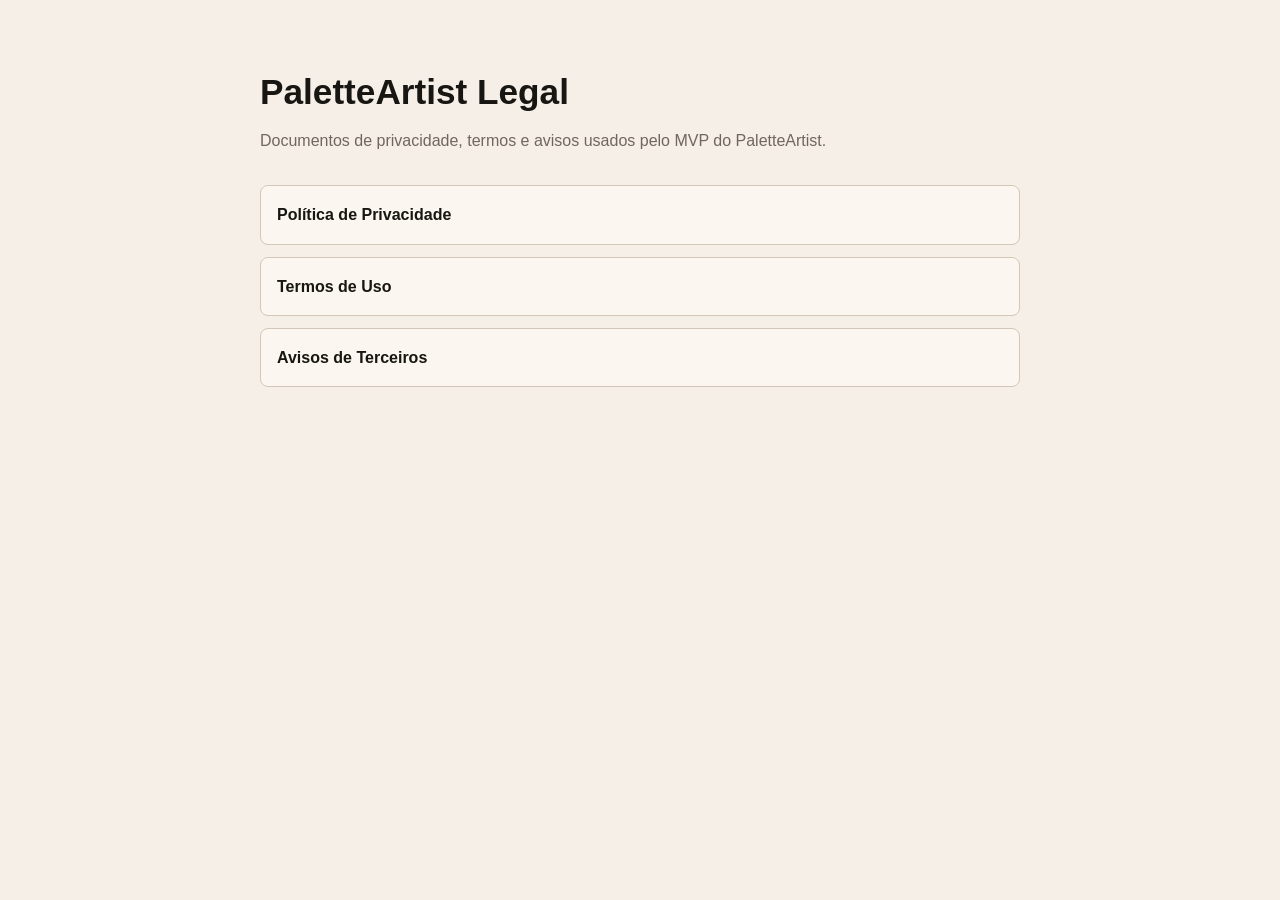
==== index.html @ 587af5b0 "Add PaletteArtist legal pages" ====
<!doctype html>
<html lang="pt">
<head>
  <meta charset="utf-8">
  <meta name="viewport" content="width=device-width, initial-scale=1">
  <title>PaletteArtist Legal</title>
  <style>
    body {
      margin: 0;
      font-family: -apple-system, BlinkMacSystemFont, "Segoe UI", sans-serif;
      line-height: 1.58;
      color: #171612;
      background: #f6efe7;
    }
    main {
      max-width: 760px;
      margin: 0 auto;
      padding: 48px 22px 64px;
    }
    h1 {
      line-height: 1.15;
      font-size: 2.2rem;
      margin-bottom: 0.3rem;
    }
    p {
      color: #6f675d;
    }
    nav {
      display: grid;
      gap: 12px;
      margin-top: 2rem;
    }
    a {
      display: block;
      padding: 16px;
      color: #171612;
      text-decoration: none;
      font-weight: 650;
      background: #fbf6ef;
      border: 1px solid #d2c7b8;
      border-radius: 8px;
    }
  </style>
</head>
<body>
  <main>
    <h1>PaletteArtist Legal</h1>
    <p>Documentos de privacidade, termos e avisos usados pelo MVP do PaletteArtist.</p>

    <nav aria-label="Documentos legais">
      <a href="privacy.html">Política de Privacidade</a>
      <a href="terms.html">Termos de Uso</a>
      <a href="third-party-notices.html">Avisos de Terceiros</a>
    </nav>
  </main>
</body>
</html>
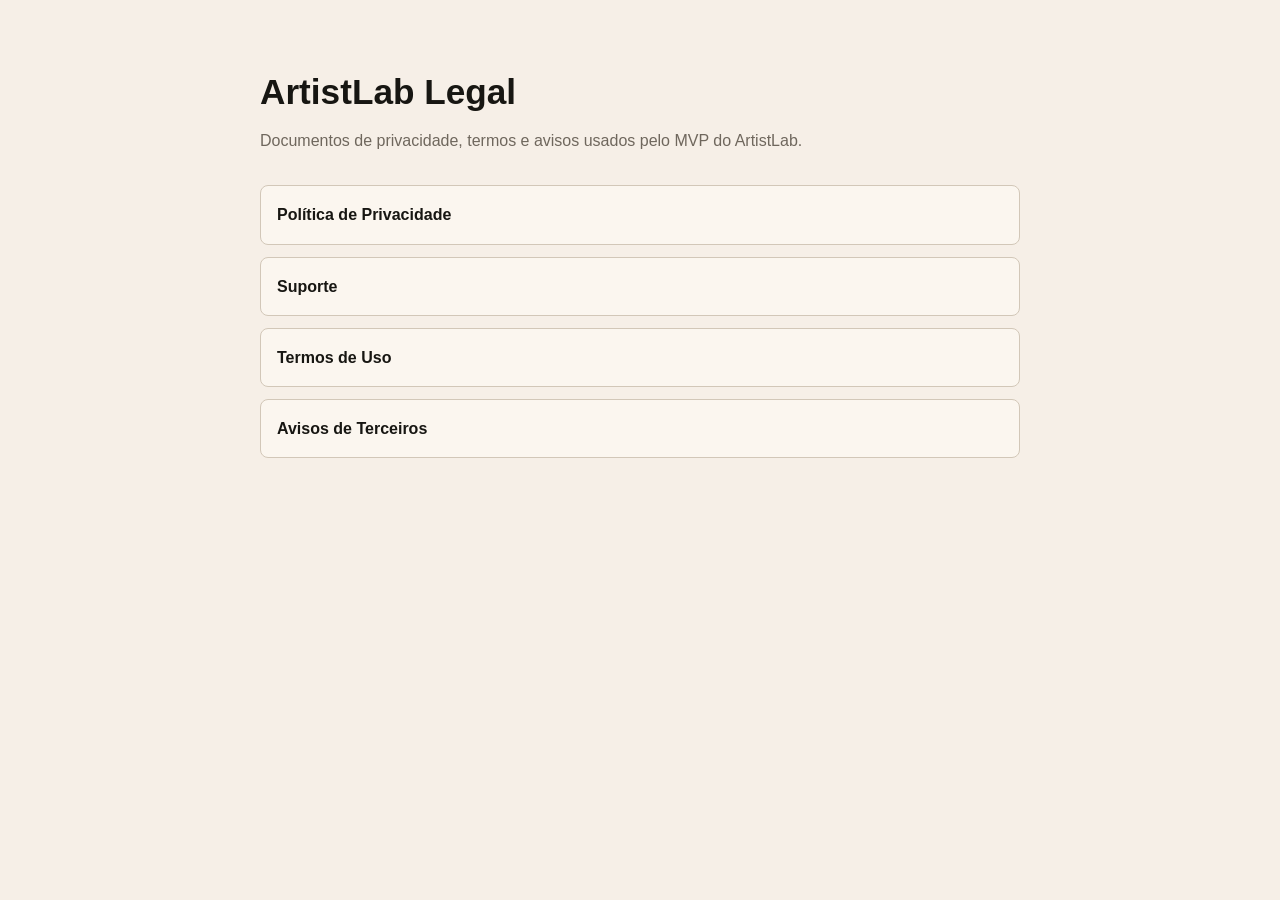
==== commit dce62616: "Add ArtistLab support page" ====
--- a/index.html
+++ b/index.html
@@ -3,7 +3,7 @@
 <head>
   <meta charset="utf-8">
   <meta name="viewport" content="width=device-width, initial-scale=1">
-  <title>PaletteArtist Legal</title>
+  <title>ArtistLab Legal</title>
   <style>
     body {
       margin: 0;
@@ -44,11 +44,12 @@
 </head>
 <body>
   <main>
-    <h1>PaletteArtist Legal</h1>
-    <p>Documentos de privacidade, termos e avisos usados pelo MVP do PaletteArtist.</p>
+    <h1>ArtistLab Legal</h1>
+    <p>Documentos de privacidade, termos e avisos usados pelo MVP do ArtistLab.</p>
 
     <nav aria-label="Documentos legais">
       <a href="privacy.html">Política de Privacidade</a>
+      <a href="support.html">Suporte</a>
       <a href="terms.html">Termos de Uso</a>
       <a href="third-party-notices.html">Avisos de Terceiros</a>
     </nav>
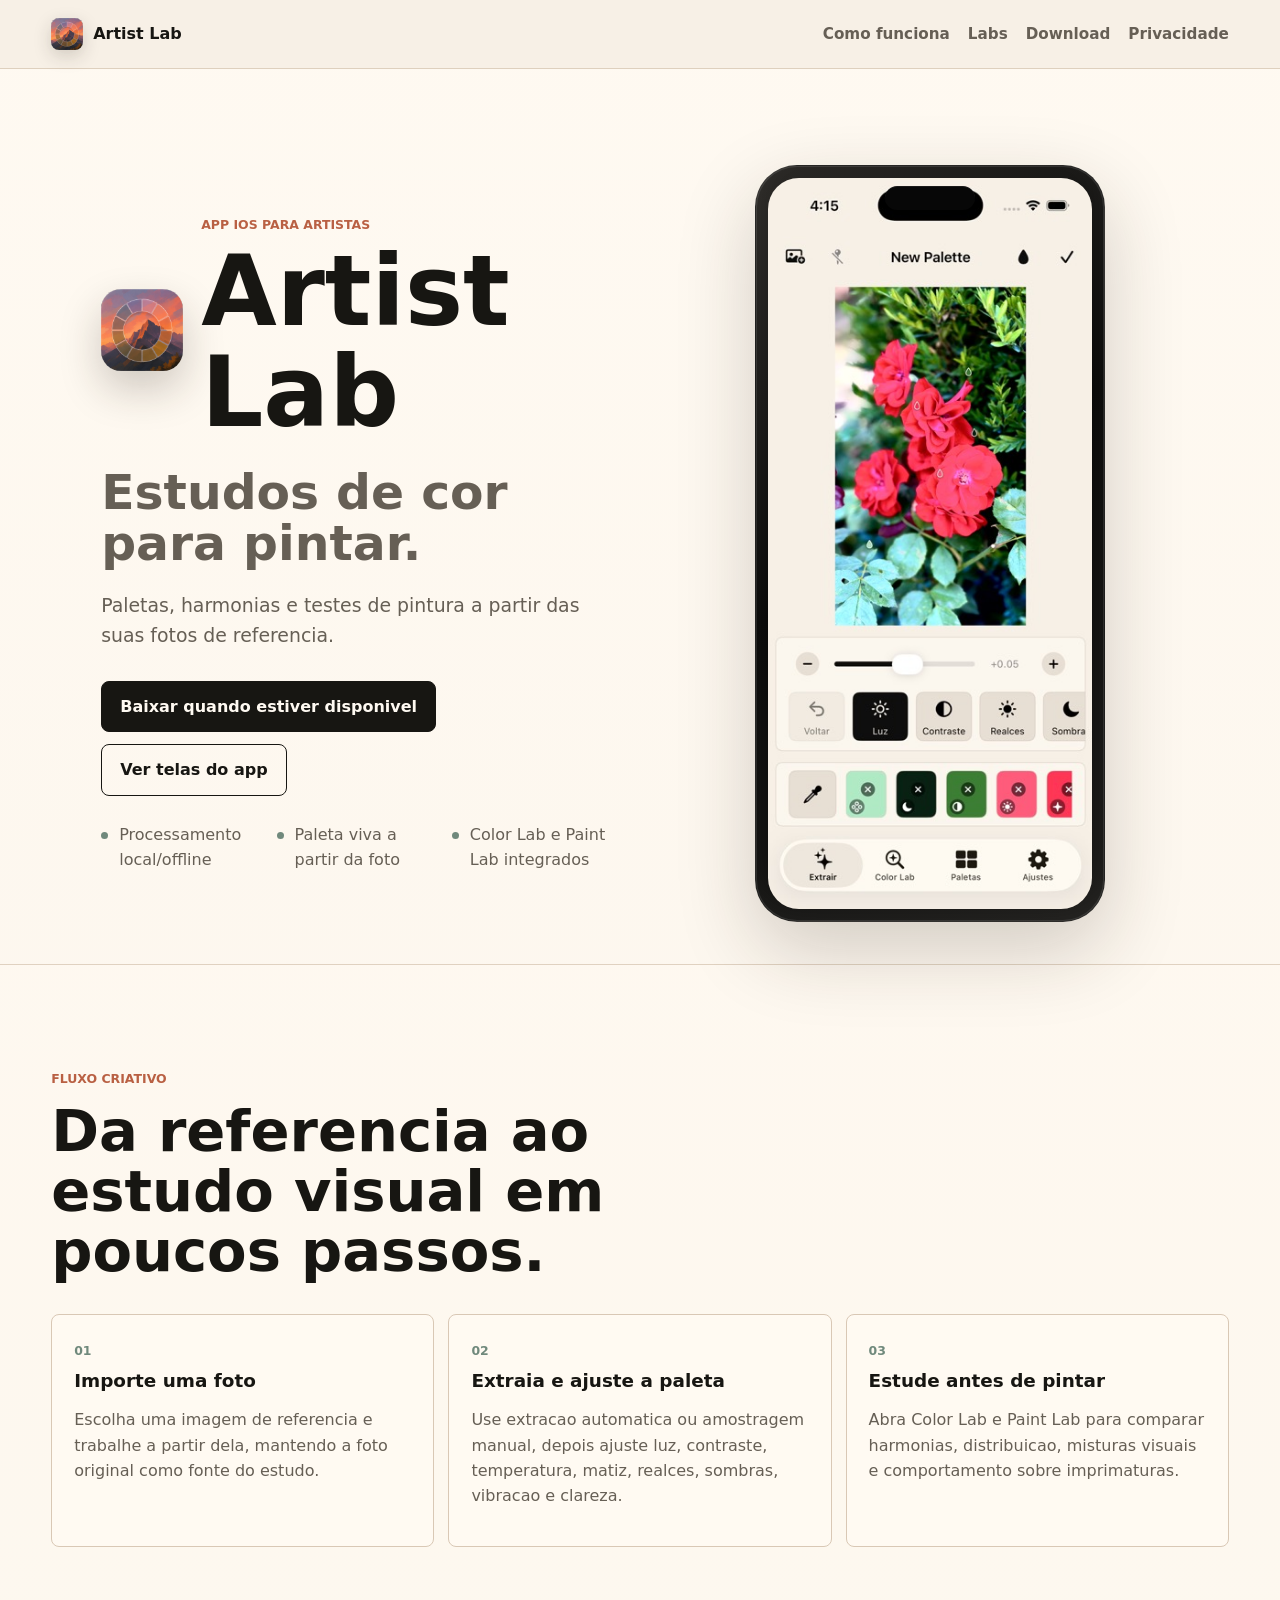
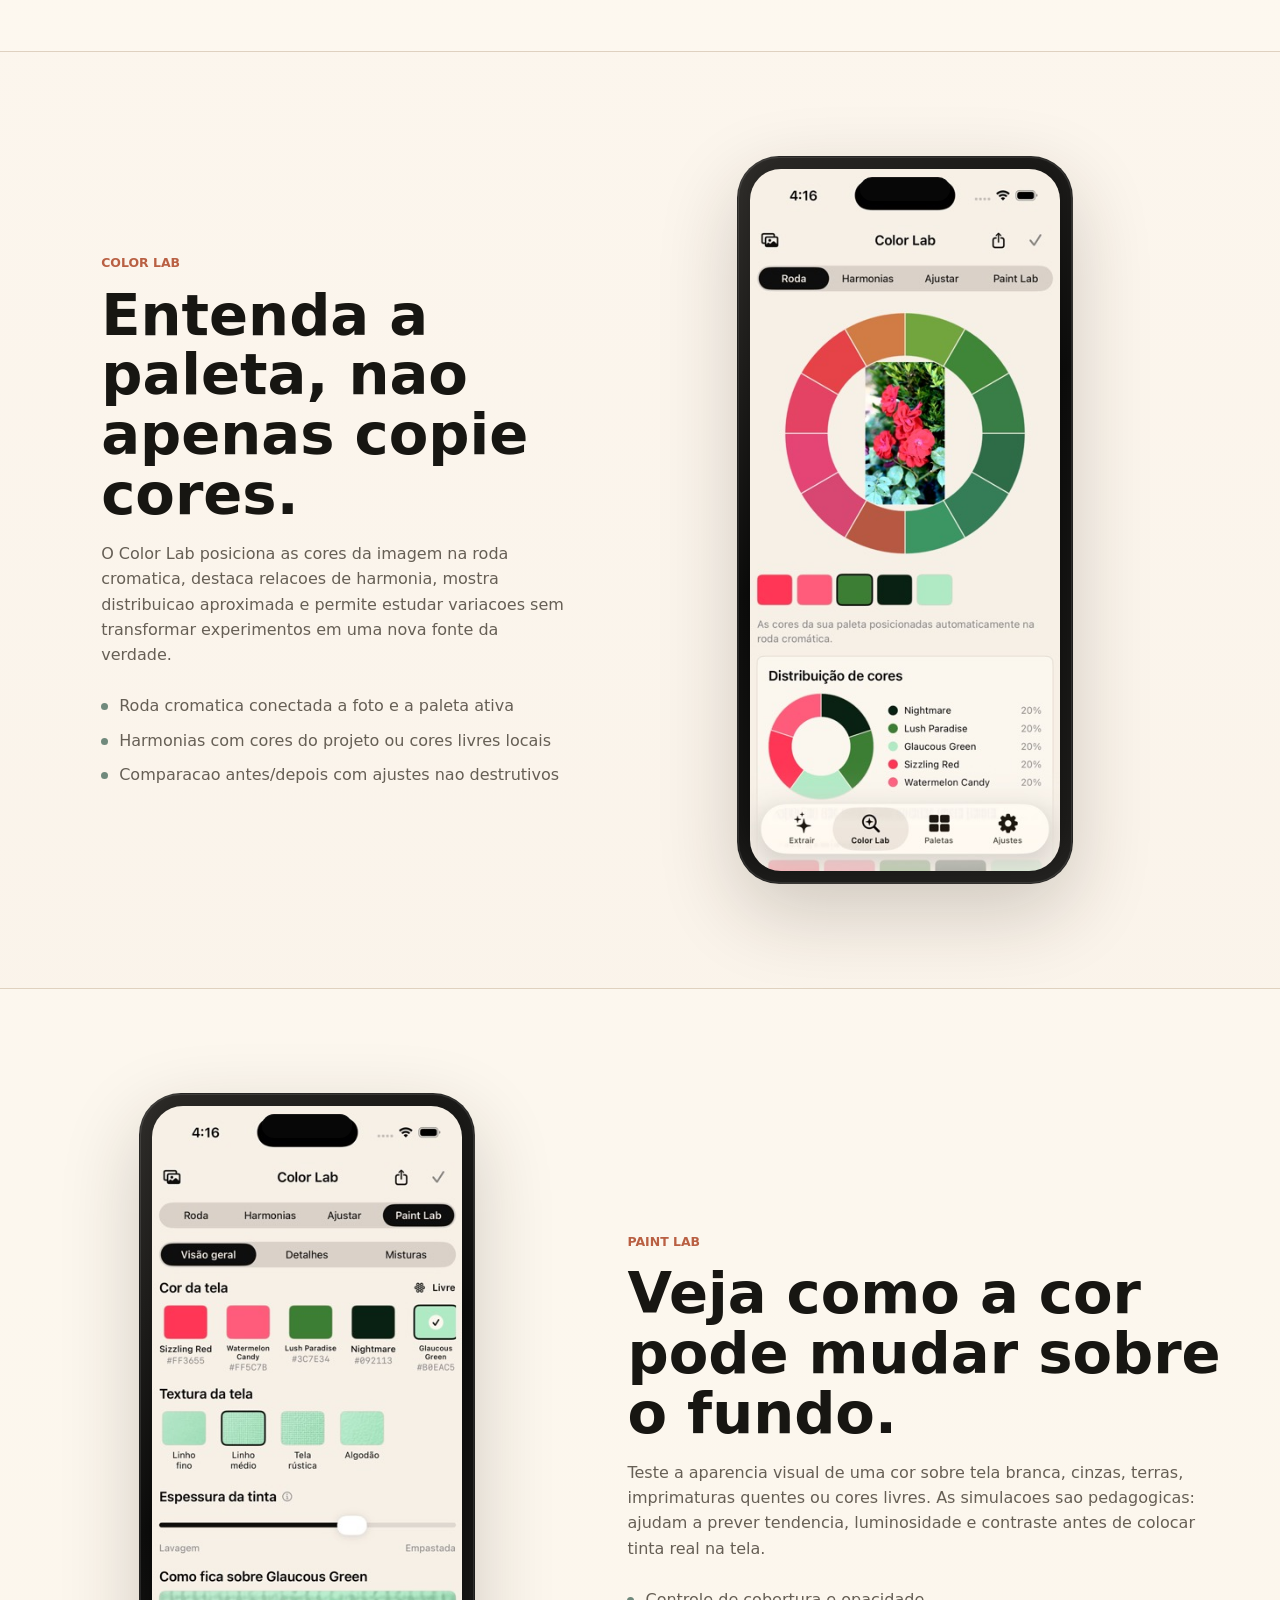
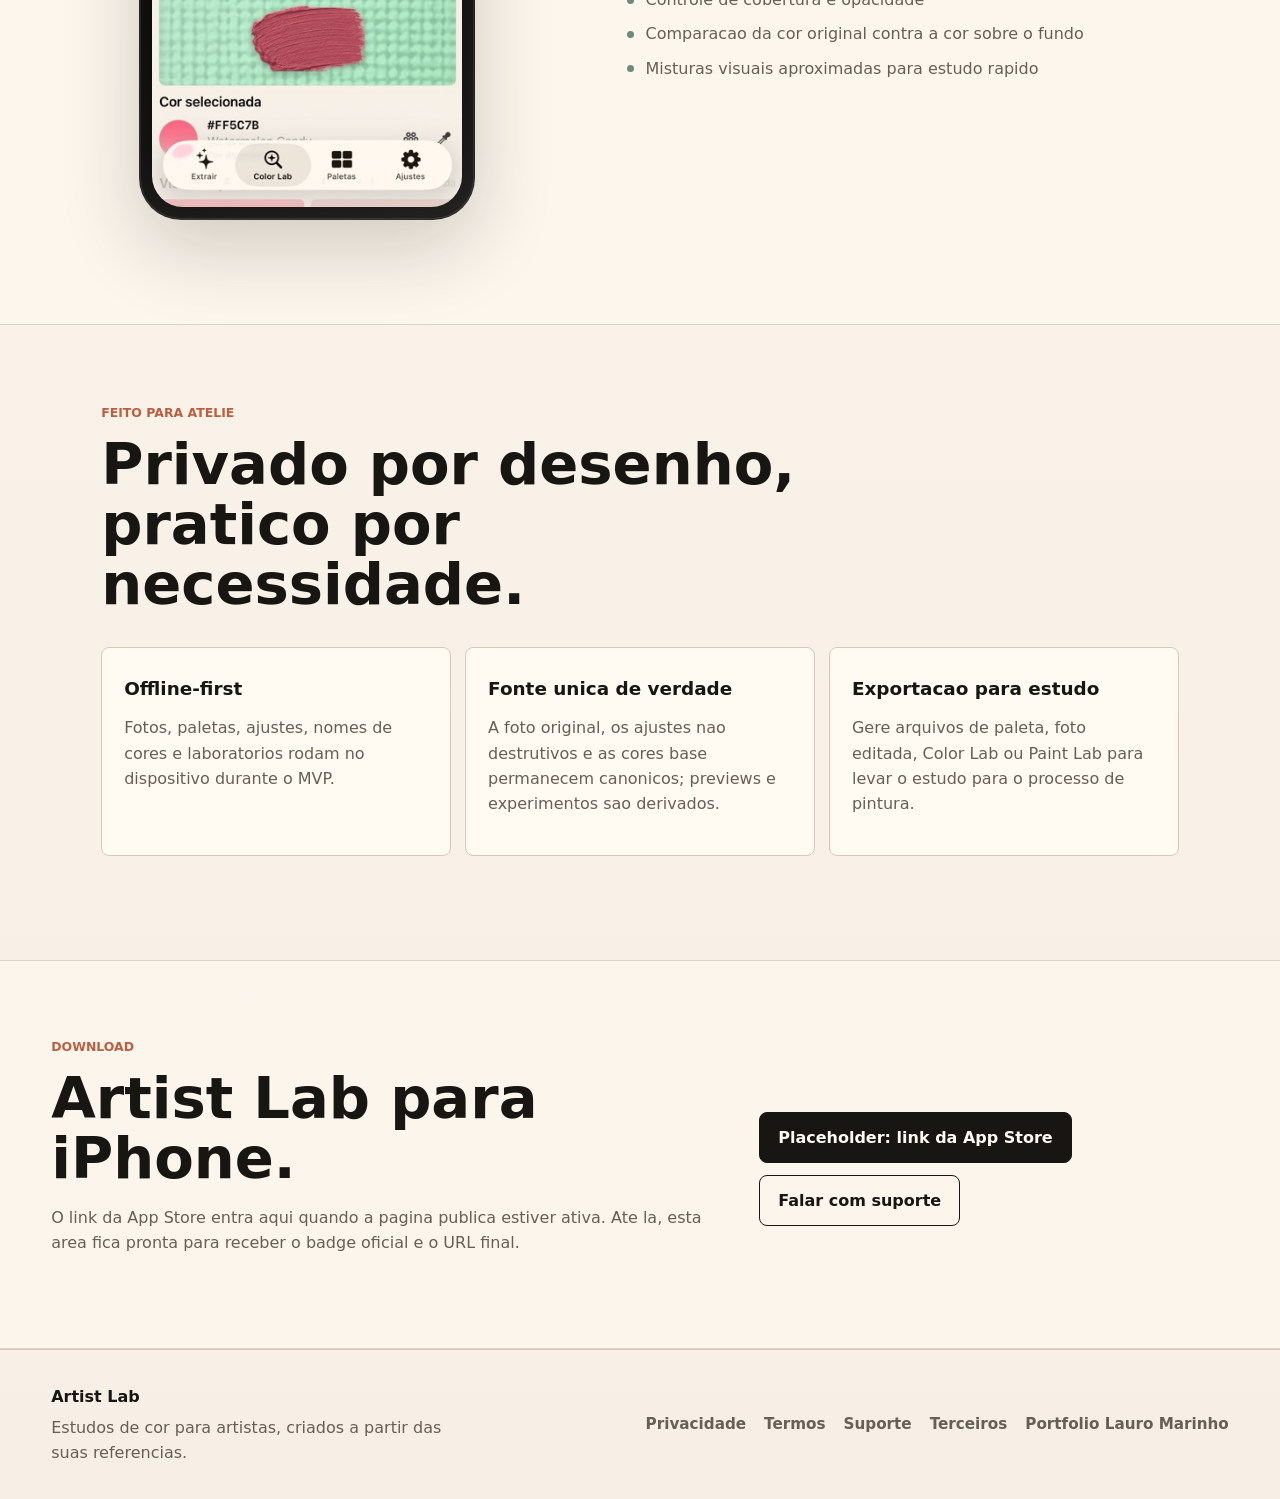
==== commit 6f47867b: "Build Artist Lab product site" ====
--- a/index.html
+++ b/index.html
@@ -3,56 +3,161 @@
 <head>
   <meta charset="utf-8">
   <meta name="viewport" content="width=device-width, initial-scale=1">
-  <title>ArtistLab Legal</title>
-  <style>
-    body {
-      margin: 0;
-      font-family: -apple-system, BlinkMacSystemFont, "Segoe UI", sans-serif;
-      line-height: 1.58;
-      color: #171612;
-      background: #f6efe7;
-    }
-    main {
-      max-width: 760px;
-      margin: 0 auto;
-      padding: 48px 22px 64px;
-    }
-    h1 {
-      line-height: 1.15;
-      font-size: 2.2rem;
-      margin-bottom: 0.3rem;
-    }
-    p {
-      color: #6f675d;
-    }
-    nav {
-      display: grid;
-      gap: 12px;
-      margin-top: 2rem;
-    }
-    a {
-      display: block;
-      padding: 16px;
-      color: #171612;
-      text-decoration: none;
-      font-weight: 650;
-      background: #fbf6ef;
-      border: 1px solid #d2c7b8;
-      border-radius: 8px;
-    }
-  </style>
+  <meta name="description" content="Artist Lab transforma fotos de referencia em estudos de cor para artistas, com paletas, Color Lab, Paint Lab e exportacoes criadas no dispositivo.">
+  <meta property="og:title" content="Artist Lab - Estudos de cor para artistas">
+  <meta property="og:description" content="Importe uma foto, extraia uma paleta, estude harmonias e teste a aparencia das cores sobre diferentes fundos.">
+  <meta property="og:type" content="website">
+  <title>Artist Lab - Estudos de cor para artistas</title>
+  <link rel="stylesheet" href="styles.css">
 </head>
 <body>
+  <header class="site-header">
+    <a class="brand" href="index.html" aria-label="Artist Lab home">
+      <img class="brand-icon" src="assets/app-icon.jpg" alt="" width="32" height="32">
+      <span>Artist Lab</span>
+    </a>
+    <nav class="top-nav" aria-label="Navegacao principal">
+      <a href="#como-funciona">Como funciona</a>
+      <a href="#labs">Labs</a>
+      <a href="#download">Download</a>
+      <a href="privacy.html">Privacidade</a>
+    </nav>
+  </header>
+
   <main>
-    <h1>ArtistLab Legal</h1>
-    <p>Documentos de privacidade, termos e avisos usados pelo MVP do ArtistLab.</p>
+    <section class="hero">
+      <div class="hero-copy">
+        <div class="app-lockup">
+          <img src="assets/app-icon.jpg" alt="" width="82" height="82">
+          <div>
+            <p class="eyebrow">App iOS para artistas</p>
+            <h1>Artist Lab</h1>
+          </div>
+        </div>
+        <p class="hero-title">Estudos de cor para pintar.</p>
+        <p class="lead">Paletas, harmonias e testes de pintura a partir das suas fotos de referencia.</p>
+        <div class="hero-actions">
+          <a class="button primary" href="#download">Baixar quando estiver disponivel</a>
+          <a class="button secondary" href="#screenshots">Ver telas do app</a>
+        </div>
+        <ul class="trust-list" aria-label="Diferenciais principais">
+          <li>Processamento local/offline</li>
+          <li>Paleta viva a partir da foto</li>
+          <li>Color Lab e Paint Lab integrados</li>
+        </ul>
+      </div>
 
-    <nav aria-label="Documentos legais">
-      <a href="privacy.html">Política de Privacidade</a>
+      <div class="hero-visual" aria-label="Previa visual do Artist Lab">
+        <figure class="phone-frame main-shot">
+          <img src="assets/screenshots/artist-lab-extrair.jpg" alt="Tela Extrair do Artist Lab mostrando uma foto de rosas, pontos de amostragem e a paleta extraida.">
+        </figure>
+      </div>
+    </section>
+
+    <section class="section band" id="como-funciona">
+      <div class="section-heading">
+        <p class="eyebrow">Fluxo criativo</p>
+        <h2>Da referencia ao estudo visual em poucos passos.</h2>
+      </div>
+      <div class="steps">
+        <article>
+          <span class="step-number">01</span>
+          <h3>Importe uma foto</h3>
+          <p>Escolha uma imagem de referencia e trabalhe a partir dela, mantendo a foto original como fonte do estudo.</p>
+        </article>
+        <article>
+          <span class="step-number">02</span>
+          <h3>Extraia e ajuste a paleta</h3>
+          <p>Use extracao automatica ou amostragem manual, depois ajuste luz, contraste, temperatura, matiz, realces, sombras, vibracao e clareza.</p>
+        </article>
+        <article>
+          <span class="step-number">03</span>
+          <h3>Estude antes de pintar</h3>
+          <p>Abra Color Lab e Paint Lab para comparar harmonias, distribuicao, misturas visuais e comportamento sobre imprimaturas.</p>
+        </article>
+      </div>
+    </section>
+
+    <section class="section" id="labs">
+      <div class="feature-grid">
+        <div class="feature-copy">
+          <p class="eyebrow">Color Lab</p>
+          <h2>Entenda a paleta, nao apenas copie cores.</h2>
+          <p>O Color Lab posiciona as cores da imagem na roda cromatica, destaca relacoes de harmonia, mostra distribuicao aproximada e permite estudar variacoes sem transformar experimentos em uma nova fonte da verdade.</p>
+          <ul class="check-list">
+            <li>Roda cromatica conectada a foto e a paleta ativa</li>
+            <li>Harmonias com cores do projeto ou cores livres locais</li>
+            <li>Comparacao antes/depois com ajustes nao destrutivos</li>
+          </ul>
+        </div>
+        <figure class="phone-frame tall-shot" id="screenshots">
+          <img src="assets/screenshots/artist-lab-color-lab.jpg" alt="Color Lab do Artist Lab com foto no centro da roda cromatica, swatches e distribuicao de cores.">
+        </figure>
+      </div>
+    </section>
+
+    <section class="section split-band">
+      <figure class="phone-frame wide-shot">
+        <img src="assets/screenshots/artist-lab-paint-lab.jpg" alt="Paint Lab do Artist Lab mostrando cor da tela, textura, espessura da tinta e pincelada sobre fundo verde.">
+      </figure>
+      <div class="feature-copy">
+        <p class="eyebrow">Paint Lab</p>
+        <h2>Veja como a cor pode mudar sobre o fundo.</h2>
+        <p>Teste a aparencia visual de uma cor sobre tela branca, cinzas, terras, imprimaturas quentes ou cores livres. As simulacoes sao pedagogicas: ajudam a prever tendencia, luminosidade e contraste antes de colocar tinta real na tela.</p>
+        <ul class="check-list">
+          <li>Controle de cobertura e opacidade</li>
+          <li>Comparacao da cor original contra a cor sobre o fundo</li>
+          <li>Misturas visuais aproximadas para estudo rapido</li>
+        </ul>
+      </div>
+    </section>
+
+    <section class="section compact">
+      <div class="section-heading">
+        <p class="eyebrow">Feito para atelie</p>
+        <h2>Privado por desenho, pratico por necessidade.</h2>
+      </div>
+      <div class="principles">
+        <article>
+          <h3>Offline-first</h3>
+          <p>Fotos, paletas, ajustes, nomes de cores e laboratorios rodam no dispositivo durante o MVP.</p>
+        </article>
+        <article>
+          <h3>Fonte unica de verdade</h3>
+          <p>A foto original, os ajustes nao destrutivos e as cores base permanecem canonicos; previews e experimentos sao derivados.</p>
+        </article>
+        <article>
+          <h3>Exportacao para estudo</h3>
+          <p>Gere arquivos de paleta, foto editada, Color Lab ou Paint Lab para levar o estudo para o processo de pintura.</p>
+        </article>
+      </div>
+    </section>
+
+    <section class="download-section" id="download">
+      <div>
+        <p class="eyebrow">Download</p>
+        <h2>Artist Lab para iPhone.</h2>
+        <p>O link da App Store entra aqui quando a pagina publica estiver ativa. Ate la, esta area fica pronta para receber o badge oficial e o URL final.</p>
+      </div>
+      <div class="download-actions">
+        <a class="store-placeholder" href="#download" aria-disabled="true" aria-label="Placeholder do link da App Store">Placeholder: link da App Store</a>
+        <a class="button secondary" href="support.html">Falar com suporte</a>
+      </div>
+    </section>
+  </main>
+
+  <footer class="site-footer">
+    <div>
+      <strong>Artist Lab</strong>
+      <p>Estudos de cor para artistas, criados a partir das suas referencias.</p>
+    </div>
+    <nav aria-label="Links institucionais">
+      <a href="privacy.html">Privacidade</a>
+      <a href="terms.html">Termos</a>
       <a href="support.html">Suporte</a>
-      <a href="terms.html">Termos de Uso</a>
-      <a href="third-party-notices.html">Avisos de Terceiros</a>
+      <a href="third-party-notices.html">Terceiros</a>
+      <a href="https://lauromarinho.github.io">Portfolio Lauro Marinho</a>
     </nav>
-  </main>
+  </footer>
 </body>
 </html>
--- a/styles.css
+++ b/styles.css
@@ -0,0 +1,633 @@
+:root {
+  --ink: #171612;
+  --muted: #665f55;
+  --paper: #f7efe5;
+  --paper-deep: #efe1d0;
+  --surface: #fffaf2;
+  --line: #d9c8b5;
+  --action: #171612;
+  --terracotta: #b96043;
+  --ochre: #c99b42;
+  --sage: #70897c;
+  --blue: #384d59;
+  --shadow: 0 24px 70px rgba(41, 31, 22, 0.12);
+}
+
+* {
+  box-sizing: border-box;
+}
+
+html {
+  scroll-behavior: smooth;
+}
+
+body {
+  margin: 0;
+  font-family: Inter, ui-sans-serif, system-ui, -apple-system, BlinkMacSystemFont, "Segoe UI", sans-serif;
+  line-height: 1.58;
+  color: var(--ink);
+  background:
+    linear-gradient(180deg, rgba(255, 250, 242, 0.94), rgba(247, 239, 229, 0.96)),
+    var(--paper);
+}
+
+a {
+  color: inherit;
+}
+
+.site-header {
+  position: sticky;
+  top: 0;
+  z-index: 10;
+  display: flex;
+  align-items: center;
+  justify-content: space-between;
+  gap: 24px;
+  padding: 18px clamp(18px, 4vw, 56px);
+  background: rgba(247, 239, 229, 0.92);
+  border-bottom: 1px solid rgba(217, 200, 181, 0.8);
+  backdrop-filter: blur(16px);
+}
+
+.brand {
+  display: inline-flex;
+  align-items: center;
+  gap: 10px;
+  font-weight: 780;
+  text-decoration: none;
+}
+
+.brand-icon {
+  width: 32px;
+  height: 32px;
+  border-radius: 8px;
+  box-shadow: 0 6px 18px rgba(41, 31, 22, 0.18);
+}
+
+.top-nav,
+.site-footer nav {
+  display: flex;
+  flex-wrap: wrap;
+  gap: 10px 18px;
+  align-items: center;
+}
+
+.top-nav a,
+.site-footer a,
+.legal-back {
+  color: var(--muted);
+  font-size: 0.95rem;
+  font-weight: 650;
+  text-decoration: none;
+}
+
+.top-nav a:hover,
+.site-footer a:hover,
+.legal-back:hover {
+  color: var(--ink);
+}
+
+.hero {
+  display: grid;
+  grid-template-columns: minmax(0, 1.02fr) minmax(300px, 0.98fr);
+  gap: clamp(28px, 5vw, 76px);
+  align-items: center;
+  max-width: 1180px;
+  min-height: calc(100vh - 84px);
+  margin: 0 auto;
+  padding: clamp(54px, 8vw, 96px) clamp(18px, 4vw, 56px) 42px;
+}
+
+.hero h1,
+.hero-title,
+.section h2,
+.download-section h2,
+.legal-page h1 {
+  max-width: 760px;
+  margin: 0;
+  line-height: 1.04;
+  letter-spacing: 0;
+}
+
+.hero h1 {
+  font-size: 6.1rem;
+}
+
+.app-lockup {
+  display: flex;
+  align-items: center;
+  gap: 18px;
+  margin-bottom: 24px;
+}
+
+.app-lockup img {
+  width: 82px;
+  height: 82px;
+  flex: 0 0 auto;
+  border-radius: 20px;
+  box-shadow: 0 18px 42px rgba(41, 31, 22, 0.22);
+}
+
+.app-lockup .eyebrow {
+  margin-bottom: 6px;
+}
+
+.hero-title {
+  max-width: 680px;
+  font-size: 3.05rem;
+  font-weight: 820;
+}
+
+.lead {
+  max-width: 600px;
+  margin: 22px 0 0;
+  color: var(--muted);
+  font-size: 1.18rem;
+}
+
+.eyebrow {
+  margin: 0 0 13px;
+  color: var(--terracotta);
+  font-size: 0.78rem;
+  font-weight: 780;
+  letter-spacing: 0;
+  text-transform: uppercase;
+}
+
+.hero-actions,
+.download-actions {
+  display: flex;
+  flex-wrap: wrap;
+  gap: 12px;
+  margin-top: 30px;
+}
+
+.button,
+.store-placeholder {
+  display: inline-flex;
+  align-items: center;
+  justify-content: center;
+  min-height: 46px;
+  padding: 12px 18px;
+  border: 1px solid var(--ink);
+  border-radius: 8px;
+  font-weight: 760;
+  text-decoration: none;
+}
+
+.button.primary {
+  color: var(--surface);
+  background: var(--action);
+}
+
+.button.secondary {
+  background: transparent;
+}
+
+.store-placeholder {
+  color: var(--surface);
+  background: var(--ink);
+}
+
+.trust-list,
+.check-list {
+  display: grid;
+  gap: 9px;
+  padding: 0;
+  margin: 26px 0 0;
+  list-style: none;
+  color: var(--muted);
+}
+
+.trust-list {
+  grid-template-columns: repeat(3, minmax(0, 1fr));
+}
+
+.trust-list li,
+.check-list li {
+  position: relative;
+  padding-left: 18px;
+}
+
+.trust-list li::before,
+.check-list li::before {
+  position: absolute;
+  left: 0;
+  content: "";
+  width: 7px;
+  height: 7px;
+  margin-top: 0.62em;
+  border-radius: 50%;
+  background: var(--sage);
+}
+
+.hero-visual {
+  position: relative;
+  display: grid;
+  place-items: center;
+  min-height: 610px;
+}
+
+.phone-frame,
+.screen-placeholder {
+  position: relative;
+  display: grid;
+  overflow: hidden;
+  border: 1px solid var(--line);
+  border-radius: 8px;
+  background:
+    linear-gradient(135deg, rgba(255, 250, 242, 0.92), rgba(239, 225, 208, 0.74)),
+    repeating-linear-gradient(90deg, rgba(23, 22, 18, 0.035) 0 1px, transparent 1px 18px);
+  box-shadow: var(--shadow);
+}
+
+.phone-frame {
+  margin: 0;
+  justify-self: center;
+  width: min(100%, 336px);
+  padding: 12px;
+  border: 1px solid rgba(255, 255, 255, 0.08);
+  border-radius: 42px;
+  background:
+    linear-gradient(145deg, #2b2926, #080807 46%, #1a1917);
+  box-shadow:
+    inset 0 0 0 1px rgba(255, 255, 255, 0.1),
+    inset 0 -16px 34px rgba(255, 255, 255, 0.05),
+    0 28px 80px rgba(41, 31, 22, 0.2);
+}
+
+.phone-frame::before {
+  position: absolute;
+  top: 20px;
+  left: 50%;
+  z-index: 2;
+  width: 90px;
+  height: 24px;
+  border-radius: 999px;
+  background: #070707;
+  box-shadow: inset 0 1px 0 rgba(255, 255, 255, 0.08);
+  content: "";
+  transform: translateX(-50%);
+}
+
+.phone-frame img {
+  display: block;
+  width: 100%;
+  height: 100%;
+  object-fit: cover;
+  border-radius: 31px;
+}
+
+.main-shot {
+  aspect-ratio: 390 / 844;
+  width: min(100%, 350px);
+}
+
+.tall-shot {
+  aspect-ratio: 390 / 844;
+}
+
+.wide-shot {
+  aspect-ratio: 390 / 844;
+}
+
+.placeholder-label {
+  align-self: start;
+  justify-self: start;
+  padding: 7px 10px;
+  color: var(--muted);
+  background: rgba(255, 250, 242, 0.86);
+  border: 1px dashed var(--line);
+  border-radius: 8px;
+  font-size: 0.82rem;
+  font-weight: 720;
+}
+
+.mock-photo {
+  align-self: end;
+  width: 100%;
+  min-height: 330px;
+  border: 1px solid rgba(23, 22, 18, 0.16);
+  border-radius: 8px;
+  background:
+    linear-gradient(145deg, rgba(183, 96, 67, 0.32), transparent 42%),
+    linear-gradient(35deg, rgba(112, 137, 124, 0.44), transparent 48%),
+    linear-gradient(180deg, #f4dfbc, #bfa17d 52%, #405047);
+}
+
+.mock-swatches {
+  display: grid;
+  grid-template-columns: repeat(5, 1fr);
+  gap: 8px;
+  align-self: end;
+  margin-top: 14px;
+}
+
+.mock-swatches span {
+  height: 48px;
+  border: 1px solid rgba(23, 22, 18, 0.14);
+  border-radius: 8px;
+  background: var(--swatch);
+}
+
+.section {
+  max-width: 1180px;
+  margin: 0 auto;
+  padding: clamp(58px, 9vw, 104px) clamp(18px, 4vw, 56px);
+}
+
+.band,
+.split-band,
+.download-section {
+  max-width: none;
+  background: rgba(255, 250, 242, 0.58);
+  border-top: 1px solid rgba(217, 200, 181, 0.8);
+  border-bottom: 1px solid rgba(217, 200, 181, 0.8);
+}
+
+.section-heading {
+  max-width: 780px;
+  margin-bottom: 32px;
+}
+
+.section h2,
+.download-section h2 {
+  font-size: 3.6rem;
+}
+
+.steps,
+.principles {
+  display: grid;
+  grid-template-columns: repeat(3, minmax(0, 1fr));
+  gap: 14px;
+}
+
+.steps article,
+.principles article {
+  padding: 22px;
+  border: 1px solid var(--line);
+  border-radius: 8px;
+  background: var(--surface);
+}
+
+.step-number {
+  color: var(--sage);
+  font-size: 0.78rem;
+  font-weight: 820;
+}
+
+h3 {
+  margin: 8px 0 8px;
+  line-height: 1.16;
+  font-size: 1.15rem;
+}
+
+p {
+  color: var(--muted);
+}
+
+.feature-grid,
+.split-band {
+  display: grid;
+  grid-template-columns: minmax(0, 0.92fr) minmax(320px, 1.08fr);
+  gap: clamp(28px, 5vw, 64px);
+  align-items: center;
+}
+
+.split-band {
+  padding-left: clamp(18px, 4vw, 56px);
+  padding-right: clamp(18px, 4vw, 56px);
+}
+
+.feature-copy p {
+  max-width: 640px;
+}
+
+.mock-wheel {
+  align-self: center;
+  justify-self: center;
+  width: min(76%, 340px);
+  aspect-ratio: 1;
+  border-radius: 50%;
+  background:
+    radial-gradient(circle, var(--surface) 0 26%, transparent 27%),
+    conic-gradient(from 20deg, #b96043, #c99b42, #70897c, #384d59, #6d5068, #b96043);
+  box-shadow: inset 0 0 0 1px rgba(23, 22, 18, 0.12);
+}
+
+.mock-lines {
+  align-self: end;
+  height: 92px;
+  border-radius: 8px;
+  background:
+    linear-gradient(90deg, #b96043 0 24%, transparent 24%),
+    linear-gradient(90deg, transparent 0 28%, #c99b42 28% 48%, transparent 48%),
+    linear-gradient(90deg, transparent 0 52%, #70897c 52% 76%, transparent 76%),
+    linear-gradient(90deg, transparent 0 80%, #384d59 80% 100%);
+}
+
+.brush-row {
+  height: 58px;
+  border-radius: 8px;
+  background:
+    repeating-linear-gradient(0deg, rgba(255, 255, 255, 0.16) 0 2px, transparent 2px 7px),
+    linear-gradient(90deg, transparent, var(--paint), transparent);
+  filter: saturate(1.05);
+}
+
+.compact {
+  padding-top: 78px;
+}
+
+.download-section {
+  display: flex;
+  align-items: center;
+  justify-content: space-between;
+  gap: 28px;
+  padding: clamp(46px, 7vw, 76px) clamp(18px, 4vw, 56px);
+}
+
+.download-section > div {
+  max-width: 680px;
+}
+
+.site-footer {
+  display: flex;
+  justify-content: space-between;
+  gap: 24px;
+  padding: 34px clamp(18px, 4vw, 56px);
+  border-top: 1px solid var(--line);
+}
+
+.site-footer p {
+  max-width: 430px;
+  margin: 6px 0 0;
+}
+
+.legal-page {
+  max-width: 800px;
+  margin: 0 auto;
+  padding: 48px 22px 70px;
+}
+
+.legal-page h1 {
+  margin-top: 20px;
+  font-size: 3.4rem;
+}
+
+.legal-page h2 {
+  margin: 2rem 0 0.4rem;
+  line-height: 1.18;
+  font-size: 1.18rem;
+}
+
+.updated {
+  margin-bottom: 2rem;
+  color: var(--muted);
+}
+
+.legal-page a:not(.legal-back) {
+  font-weight: 700;
+}
+
+@media (max-width: 900px) {
+  .site-header {
+    align-items: flex-start;
+    flex-direction: column;
+  }
+
+  .hero,
+  .feature-grid,
+  .split-band,
+  .download-section {
+    grid-template-columns: 1fr;
+  }
+
+  .hero {
+    min-height: auto;
+    row-gap: 24px;
+  }
+
+  .hero-visual {
+    min-height: 520px;
+  }
+
+  .main-shot,
+  .tall-shot,
+  .wide-shot {
+    max-width: 340px;
+  }
+
+  .trust-list,
+  .steps,
+  .principles {
+    grid-template-columns: 1fr;
+  }
+
+  .download-section,
+  .site-footer {
+    align-items: flex-start;
+    flex-direction: column;
+  }
+
+  .hero h1 {
+    font-size: 3.7rem;
+  }
+
+  .hero-title {
+    font-size: 2.1rem;
+  }
+
+  .section h2,
+  .download-section h2,
+  .legal-page h1 {
+    font-size: 2.5rem;
+  }
+
+  .lead {
+    font-size: 1.12rem;
+  }
+}
+
+@media (max-width: 560px) {
+  .top-nav {
+    gap: 8px 12px;
+  }
+
+  .hero-copy {
+    display: contents;
+  }
+
+  .app-lockup {
+    order: 1;
+  }
+
+  .hero-title {
+    order: 2;
+  }
+
+  .lead {
+    order: 3;
+  }
+
+  .hero-visual {
+    order: 4;
+  }
+
+  .hero-actions {
+    order: 5;
+  }
+
+  .trust-list {
+    order: 6;
+  }
+
+  .hero-actions,
+  .download-actions {
+    align-items: stretch;
+    flex-direction: column;
+  }
+
+  .button,
+  .store-placeholder {
+    width: 100%;
+  }
+
+  .app-lockup {
+    gap: 14px;
+    margin-bottom: 6px;
+  }
+
+  .app-lockup img {
+    width: 58px;
+    height: 58px;
+    border-radius: 14px;
+  }
+
+  .hero-visual {
+    min-height: 420px;
+  }
+
+  .hero h1 {
+    font-size: 2.7rem;
+  }
+
+  .hero-title {
+    font-size: 1.42rem;
+  }
+
+  .section h2,
+  .download-section h2,
+  .legal-page h1 {
+    font-size: 1.95rem;
+  }
+
+  .hero {
+    padding-top: 38px;
+  }
+
+  .lead {
+    margin-top: 12px;
+    font-size: 0.98rem;
+  }
+}
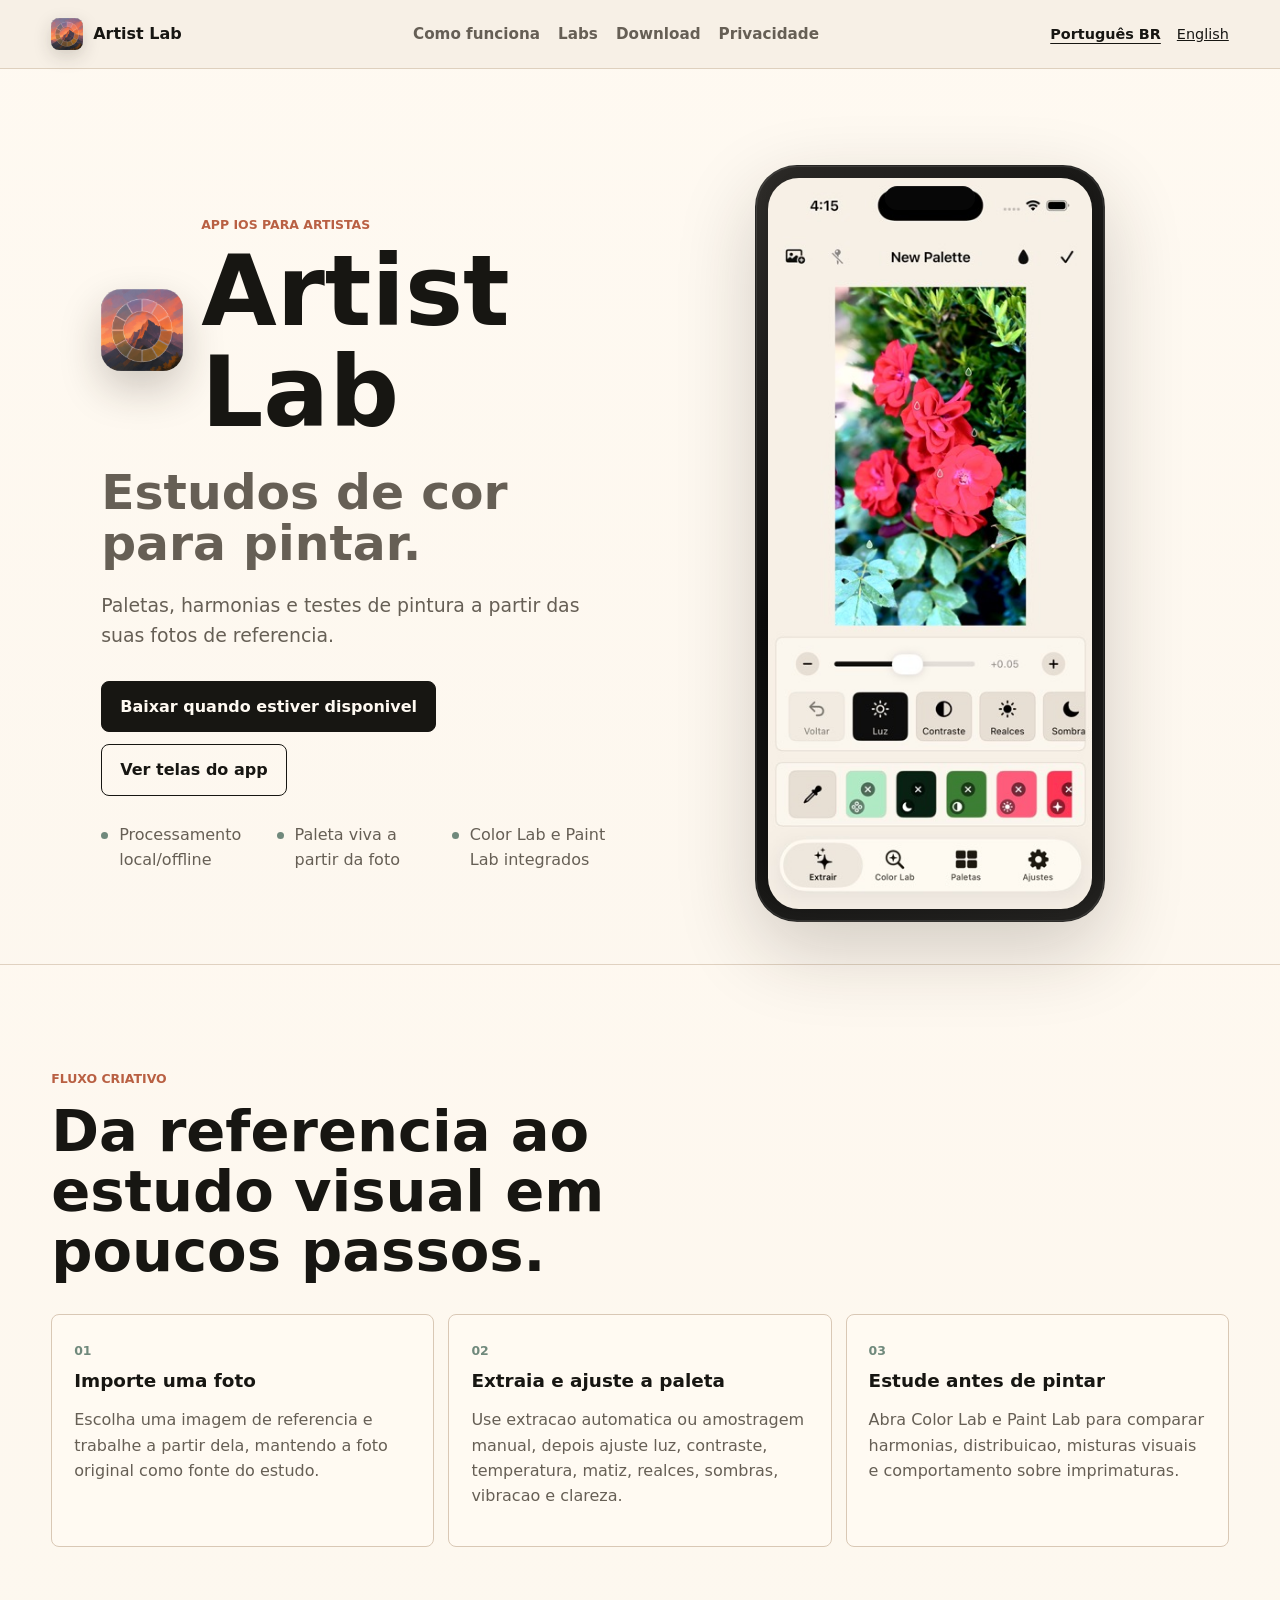
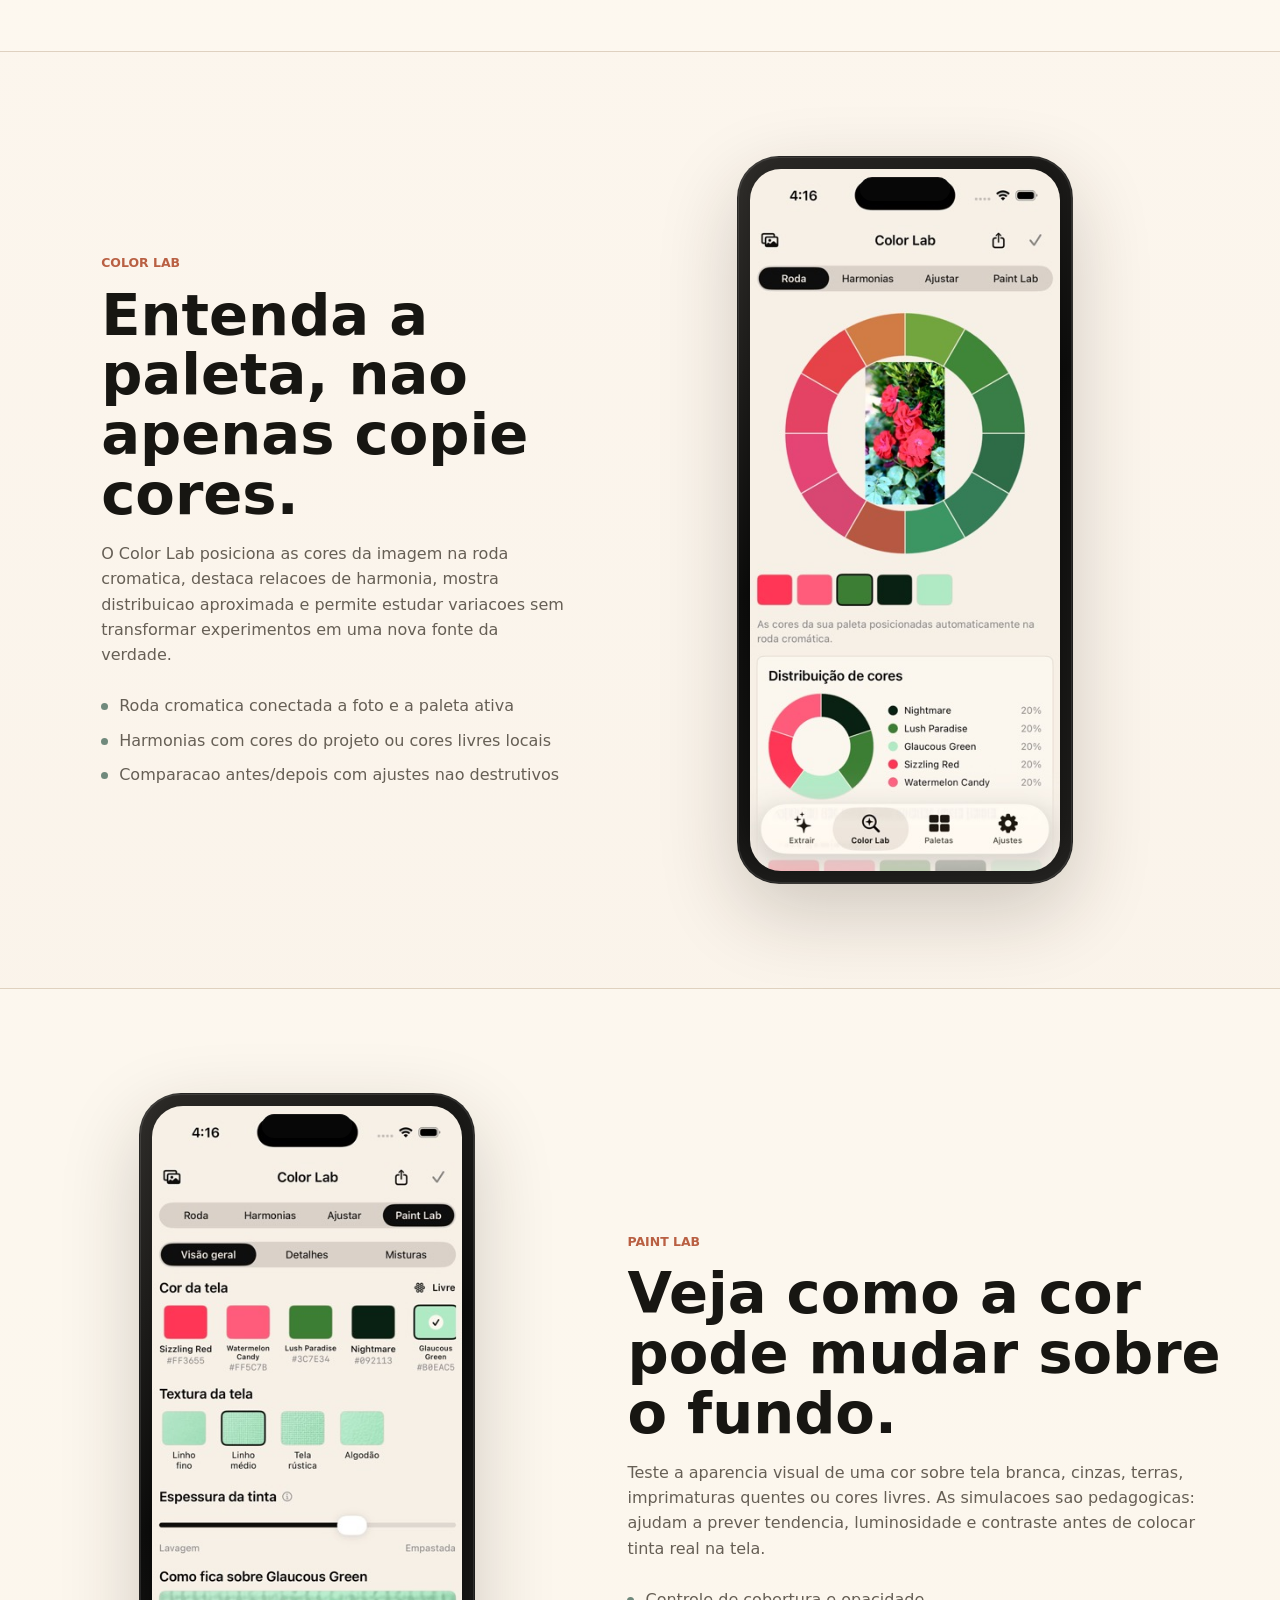
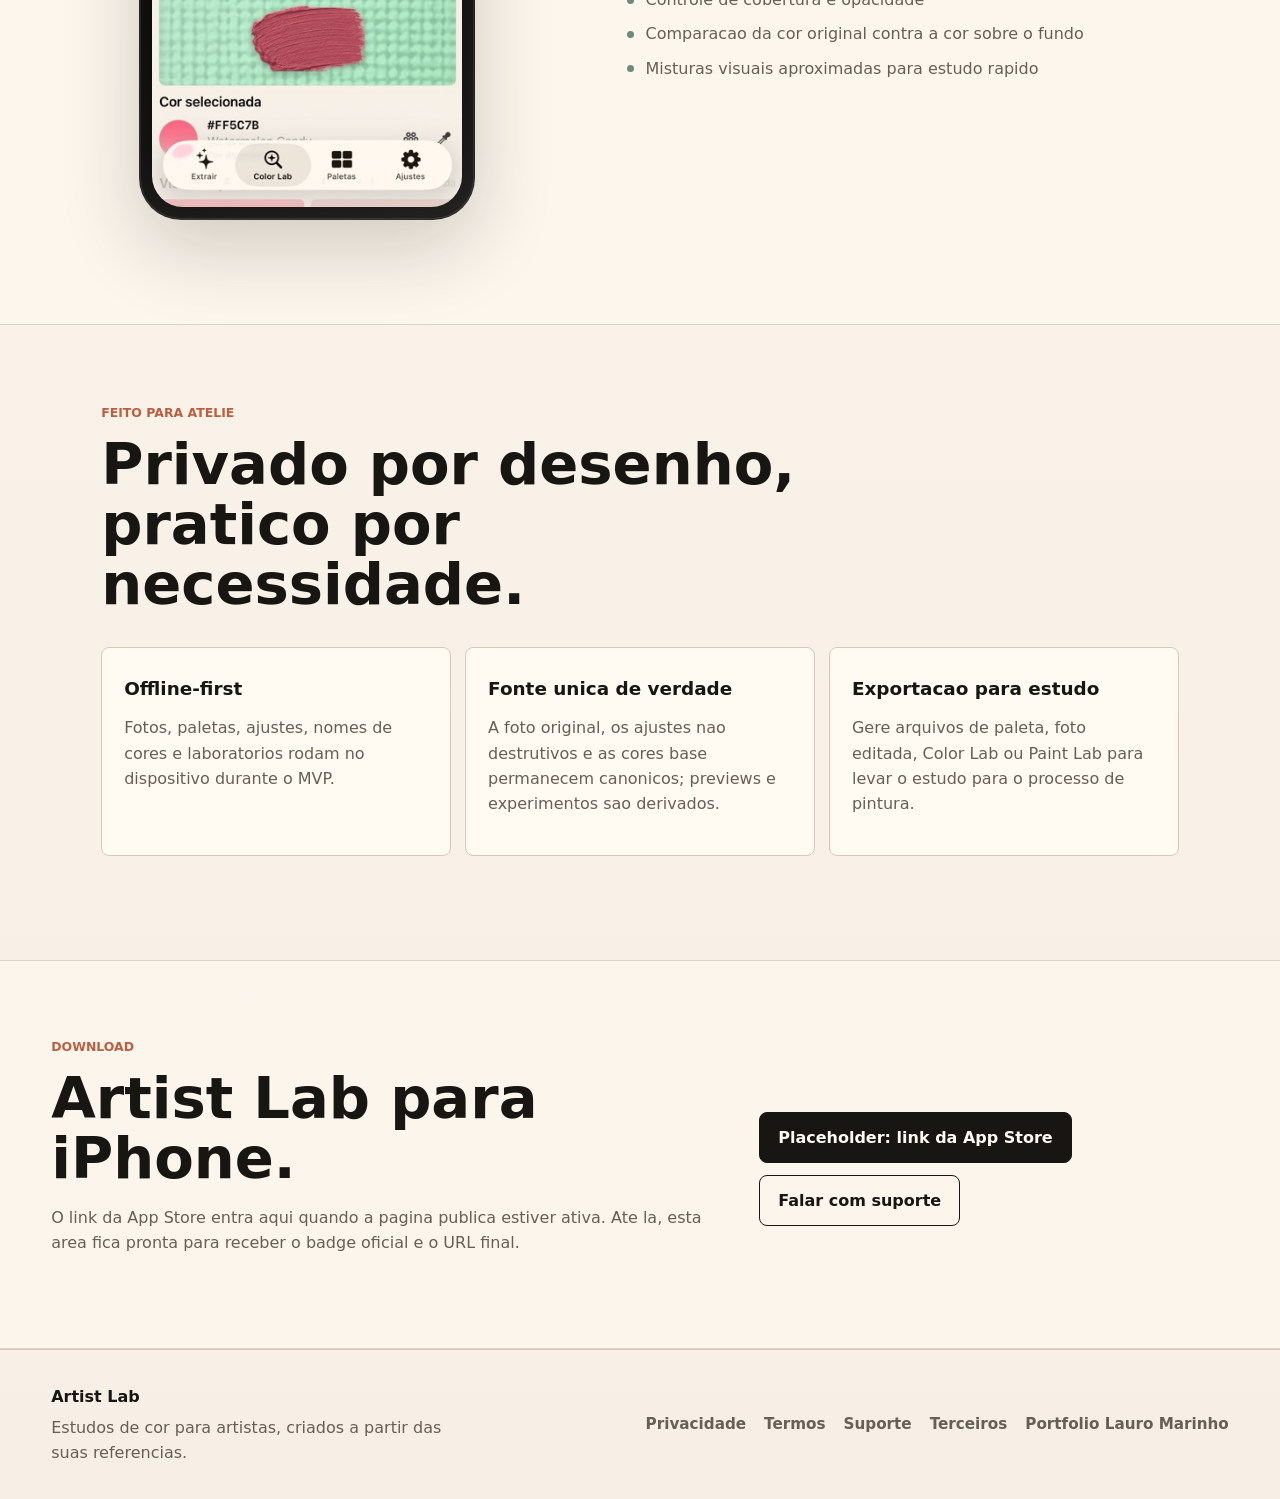
==== commit fa6e7ee3: "Localize public pages in Brazilian Portuguese and US English" ====
--- a/index.html
+++ b/index.html
@@ -1,5 +1,5 @@
 <!doctype html>
-<html lang="pt">
+<html lang="pt-BR">
 <head>
   <meta charset="utf-8">
   <meta name="viewport" content="width=device-width, initial-scale=1">
@@ -9,10 +9,13 @@
   <meta property="og:type" content="website">
   <title>Artist Lab - Estudos de cor para artistas</title>
   <link rel="stylesheet" href="styles.css">
+
+  <link rel="alternate" hreflang="pt-BR" href="index.html">
+  <link rel="alternate" hreflang="en-US" href="en/index.html">
 </head>
 <body>
   <header class="site-header">
-    <a class="brand" href="index.html" aria-label="Artist Lab home">
+    <a class="brand" href="index.html" aria-label="Página inicial do Artist Lab">
       <img class="brand-icon" src="assets/app-icon.jpg" alt="" width="32" height="32">
       <span>Artist Lab</span>
     </a>
@@ -22,6 +25,7 @@
       <a href="#download">Download</a>
       <a href="privacy.html">Privacidade</a>
     </nav>
+    <nav class="language-nav" aria-label="Idioma"><a href="index.html" lang="pt-BR" hreflang="pt-BR" aria-current="page">Português BR</a><a href="en/index.html" lang="en-US" hreflang="en-US">English</a></nav>
   </header>
 
   <main>
--- a/styles.css
+++ b/styles.css
@@ -631,3 +631,21 @@
     font-size: 0.98rem;
   }
 }
+
+.language-nav {
+  display: flex;
+  flex-wrap: wrap;
+  gap: 8px 16px;
+  align-items: center;
+  font-size: 0.9rem;
+}
+
+.legal-page .language-nav {
+  margin: 20px 0;
+}
+
+.language-nav a[aria-current="page"] {
+  font-weight: 700;
+  text-decoration: underline;
+  text-underline-offset: 4px;
+}
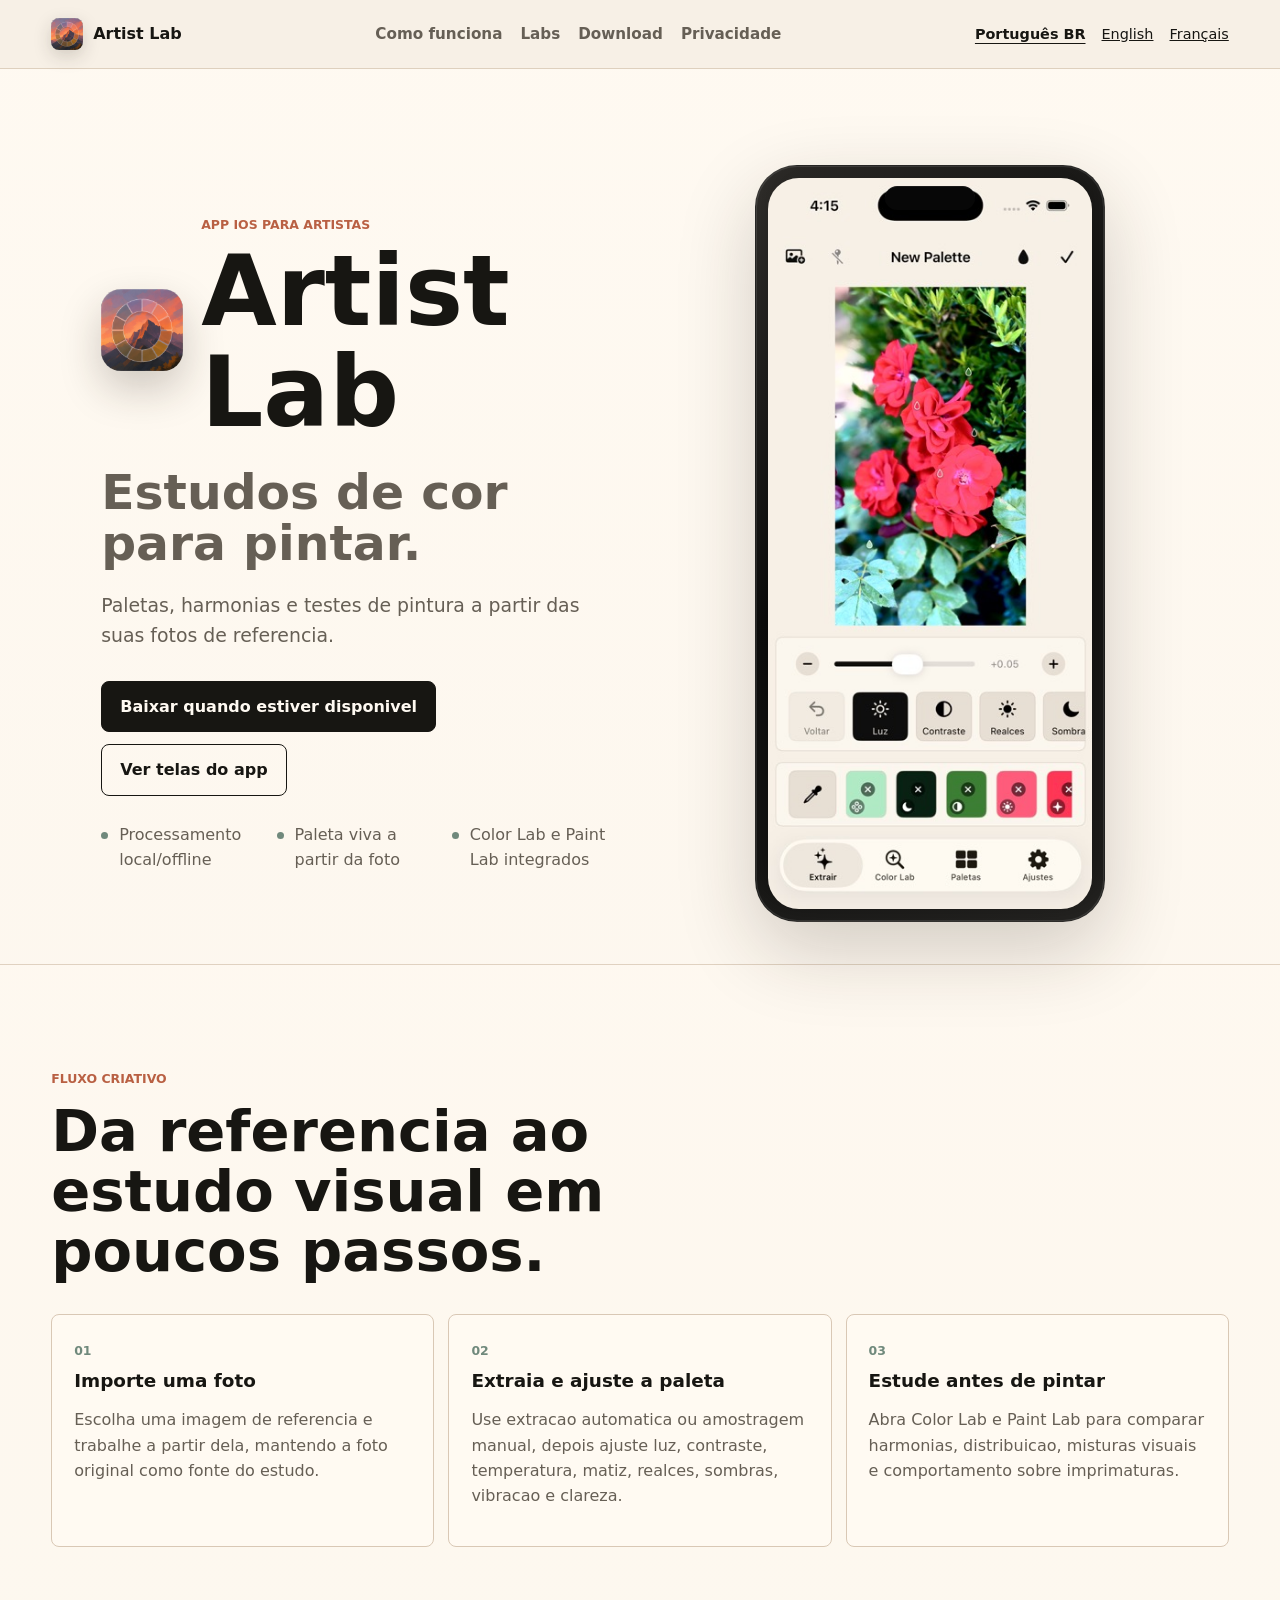
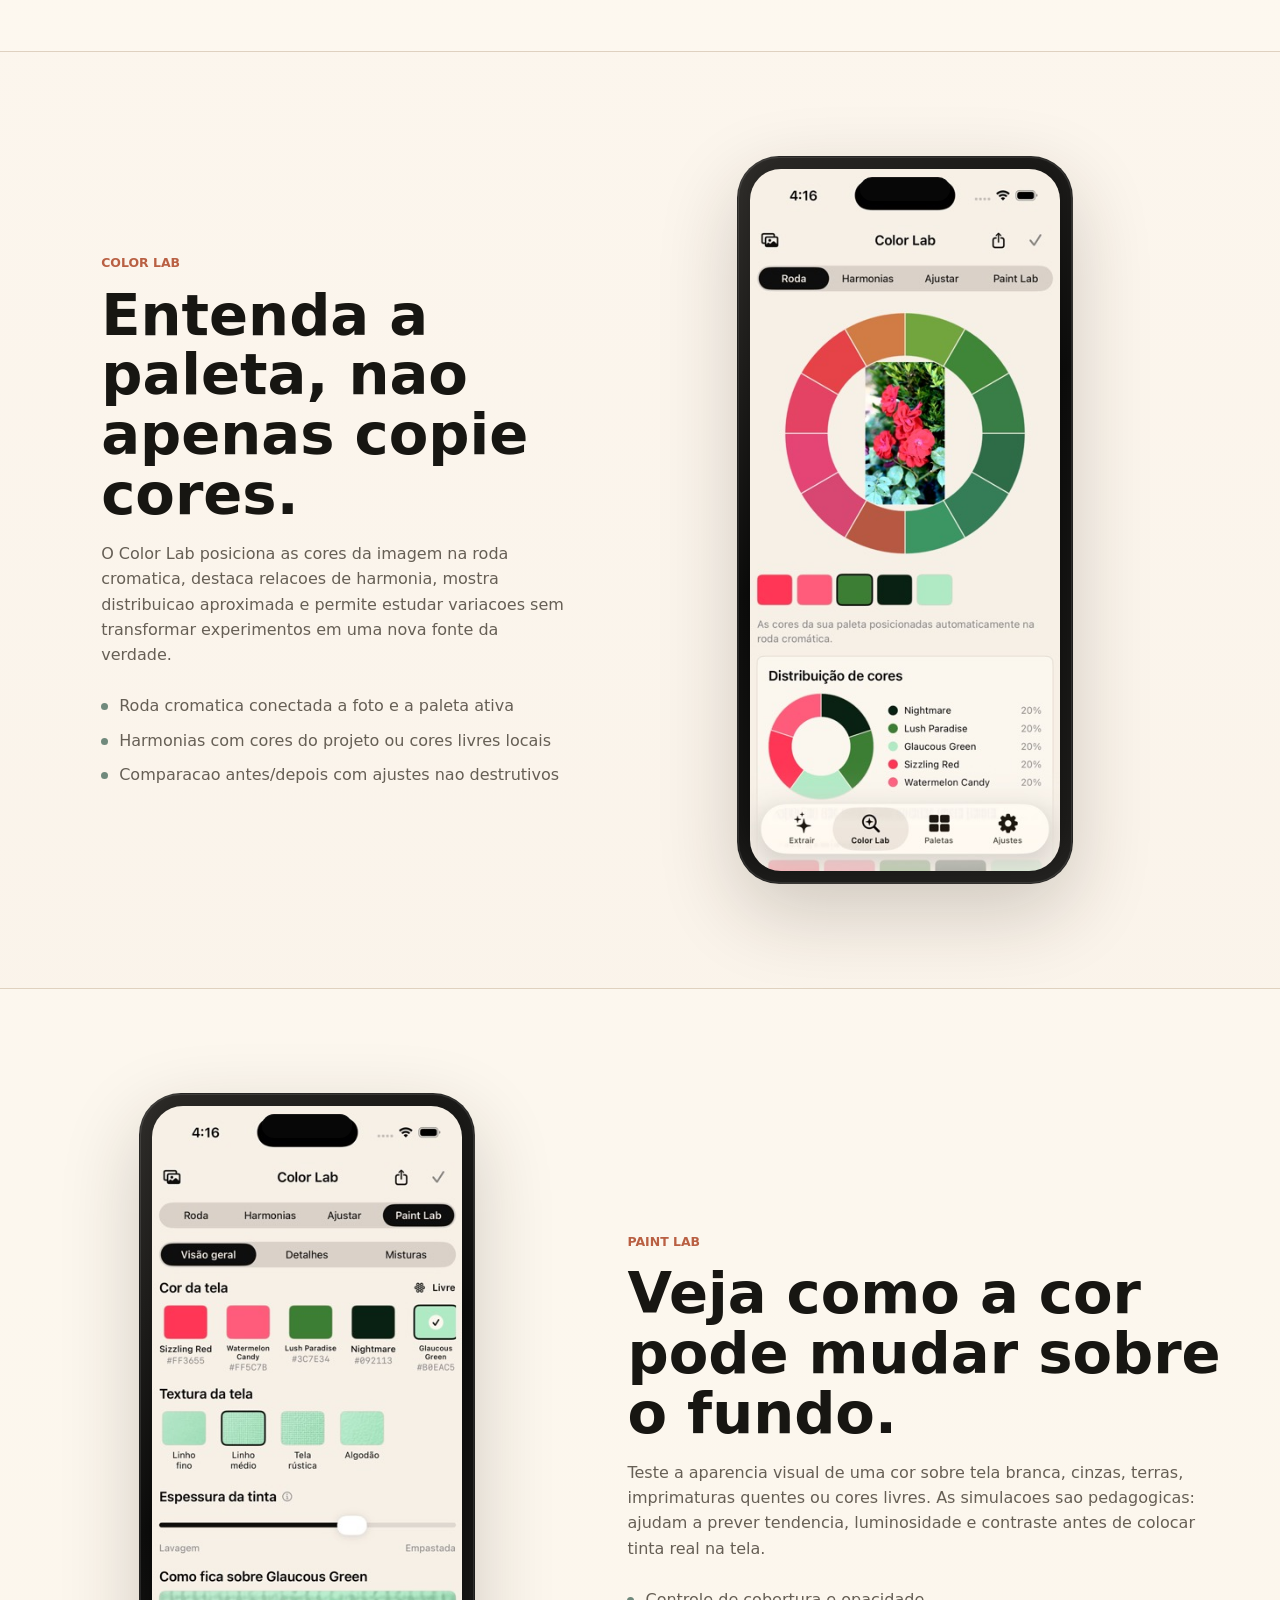
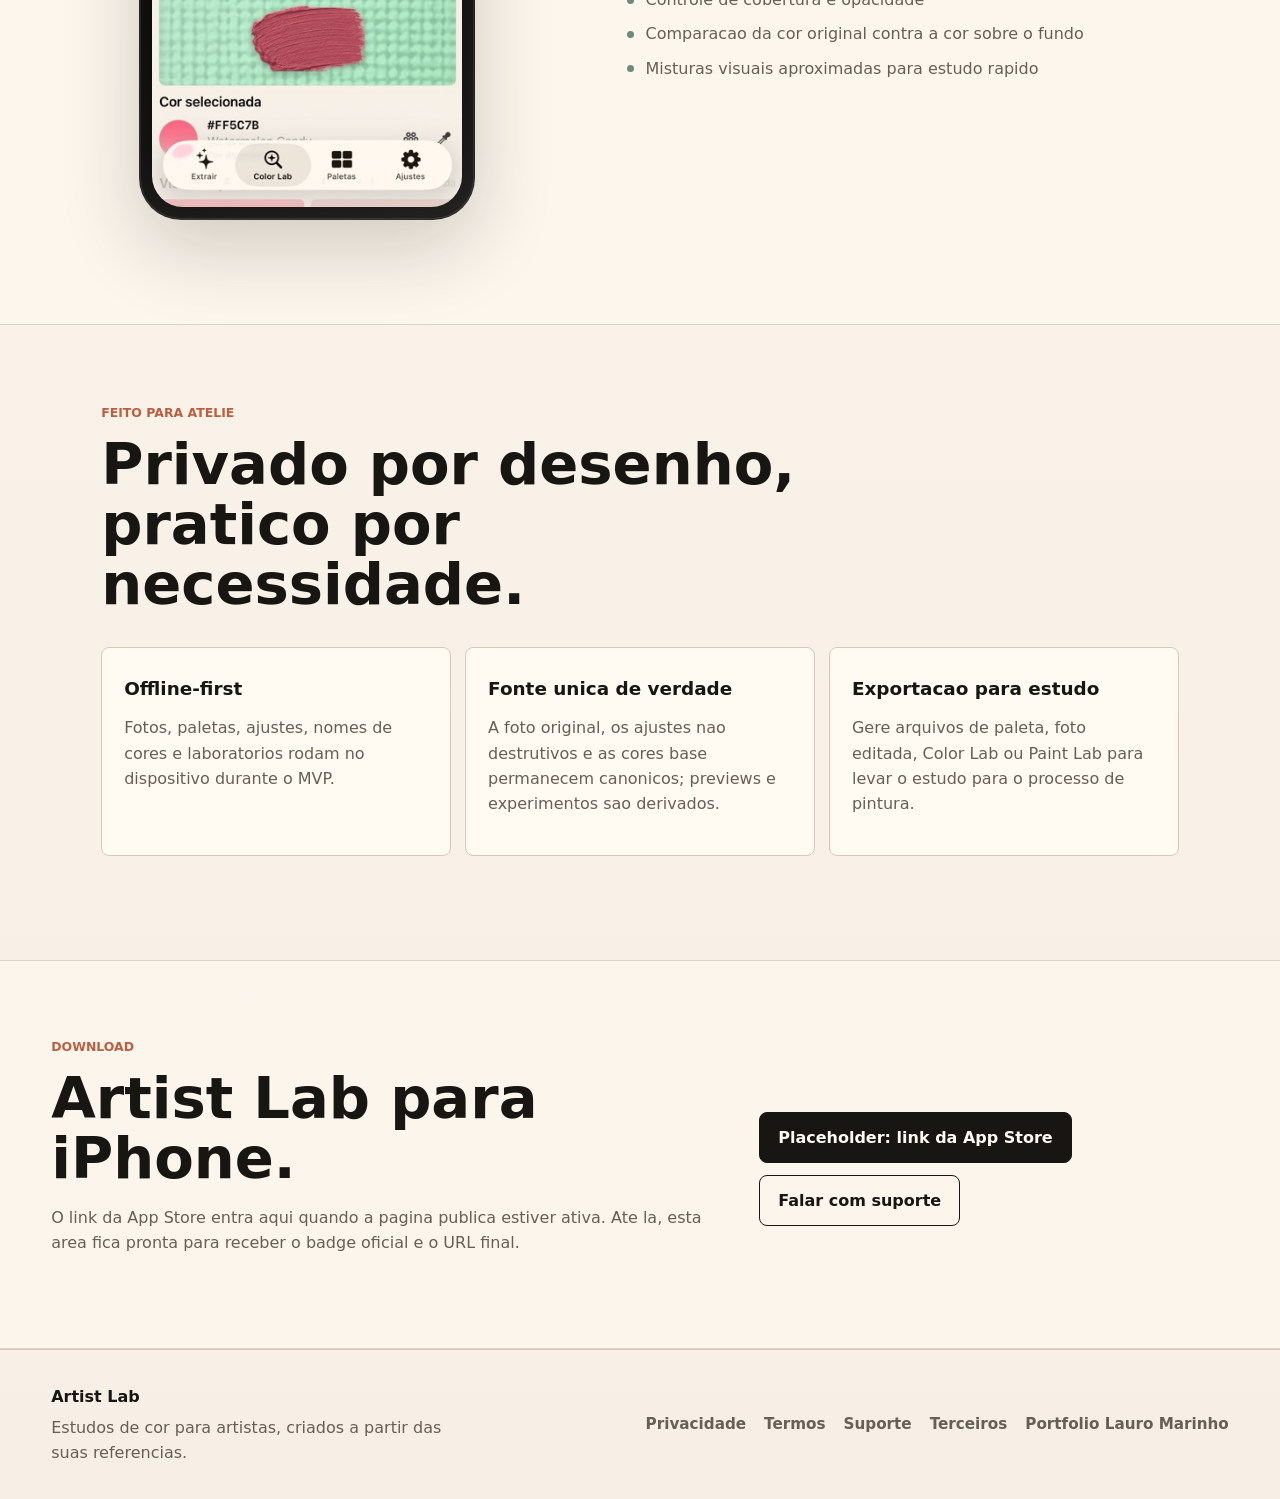
==== commit a7ef6aed: "Add French ArtistLab website and three-language navigation" ====
--- a/index.html
+++ b/index.html
@@ -12,6 +12,7 @@
 
   <link rel="alternate" hreflang="pt-BR" href="index.html">
   <link rel="alternate" hreflang="en-US" href="en/index.html">
+  <link rel="alternate" hreflang="fr" href="fr/index.html">
 </head>
 <body>
   <header class="site-header">
@@ -25,7 +26,7 @@
       <a href="#download">Download</a>
       <a href="privacy.html">Privacidade</a>
     </nav>
-    <nav class="language-nav" aria-label="Idioma"><a href="index.html" lang="pt-BR" hreflang="pt-BR" aria-current="page">Português BR</a><a href="en/index.html" lang="en-US" hreflang="en-US">English</a></nav>
+    <nav class="language-nav" aria-label="Idioma"><a href="index.html" lang="pt-BR" hreflang="pt-BR" aria-current="page">Português BR</a><a href="en/index.html" lang="en-US" hreflang="en-US">English</a><a href="fr/index.html" lang="fr" hreflang="fr">Français</a></nav>
   </header>
 
   <main>
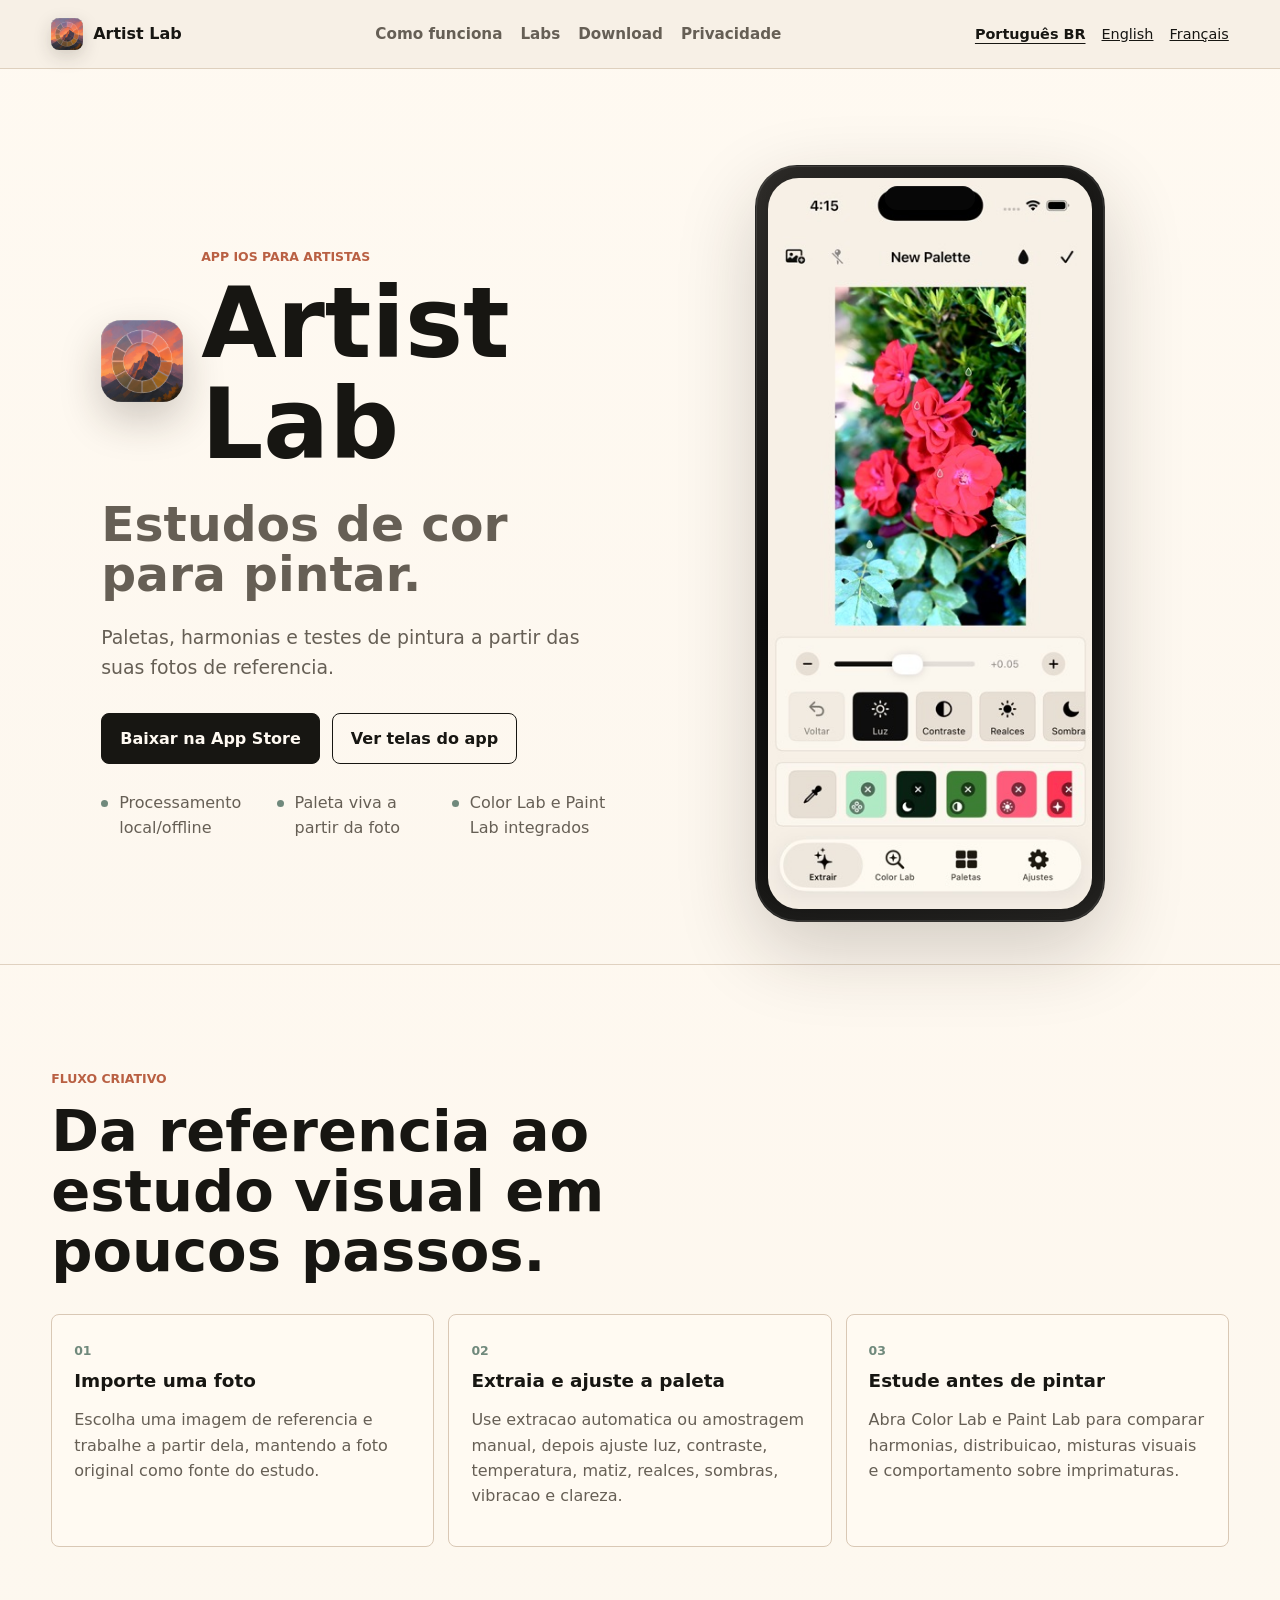
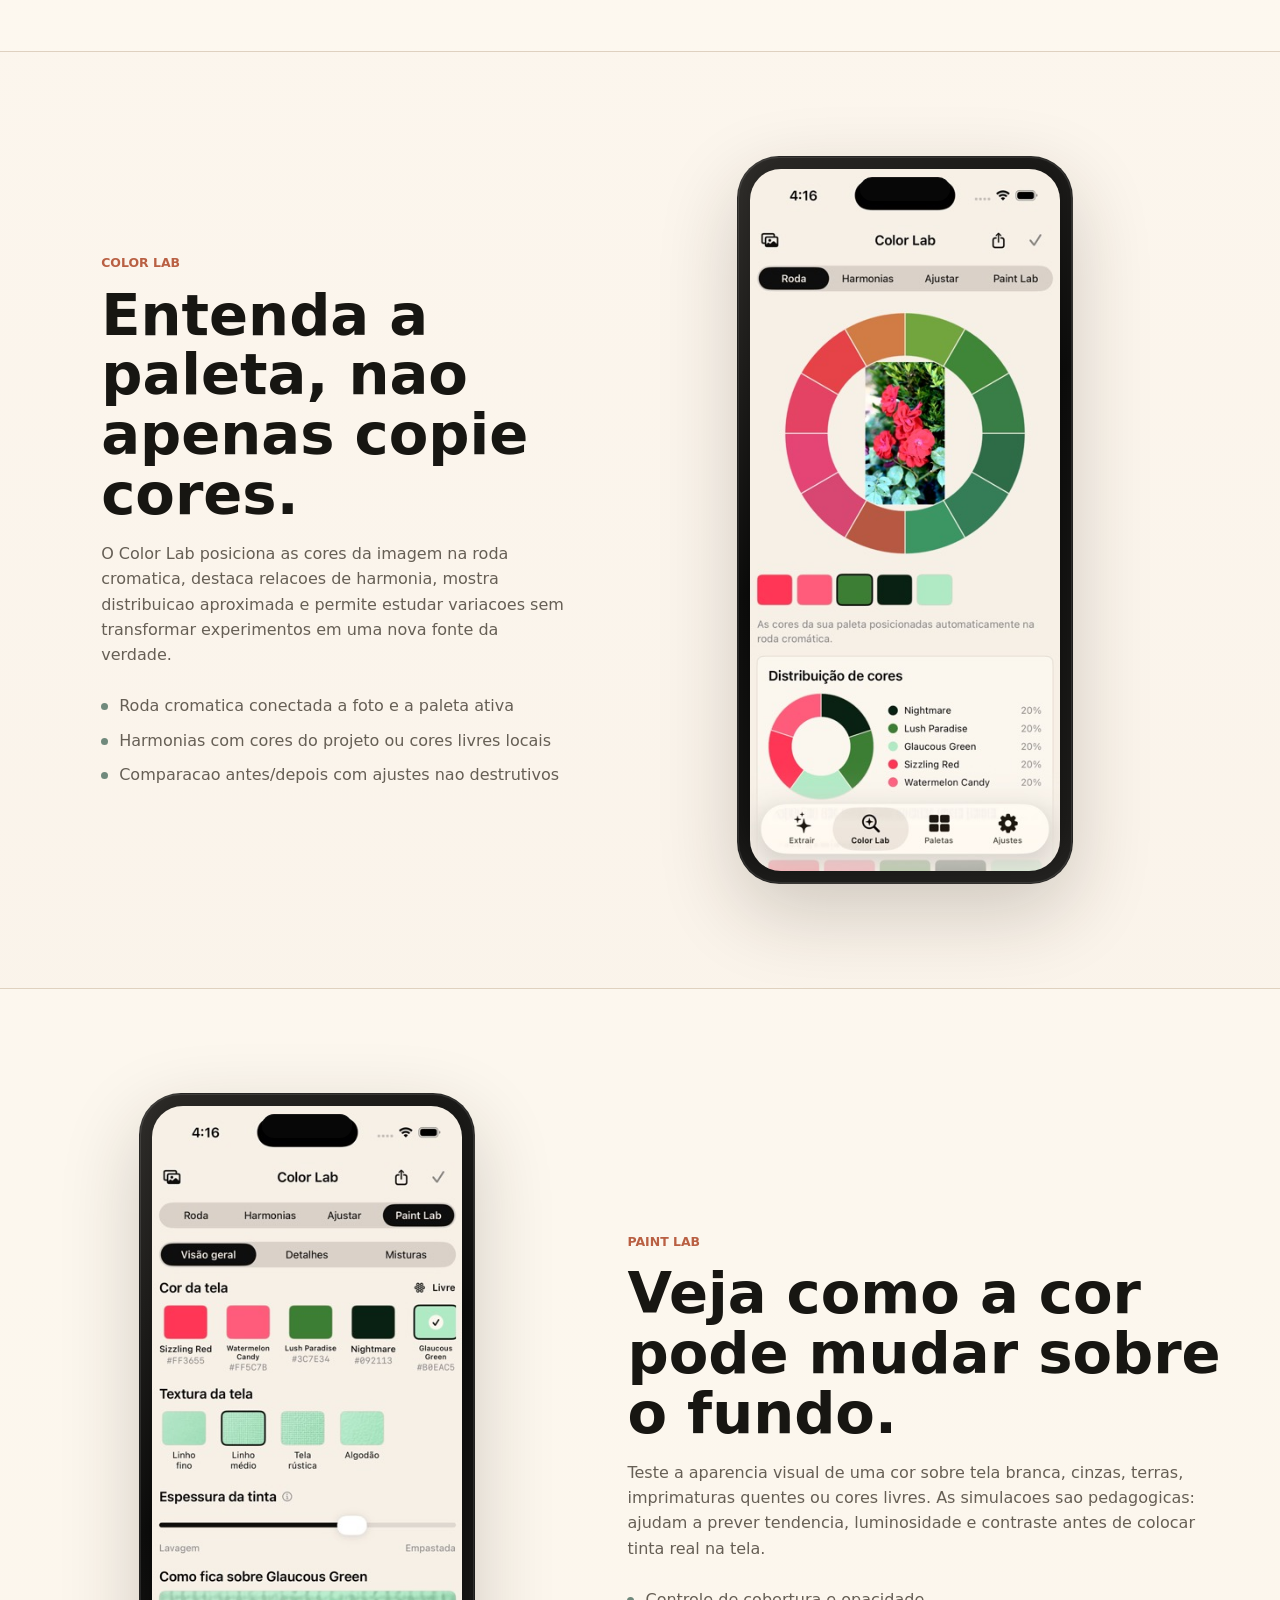
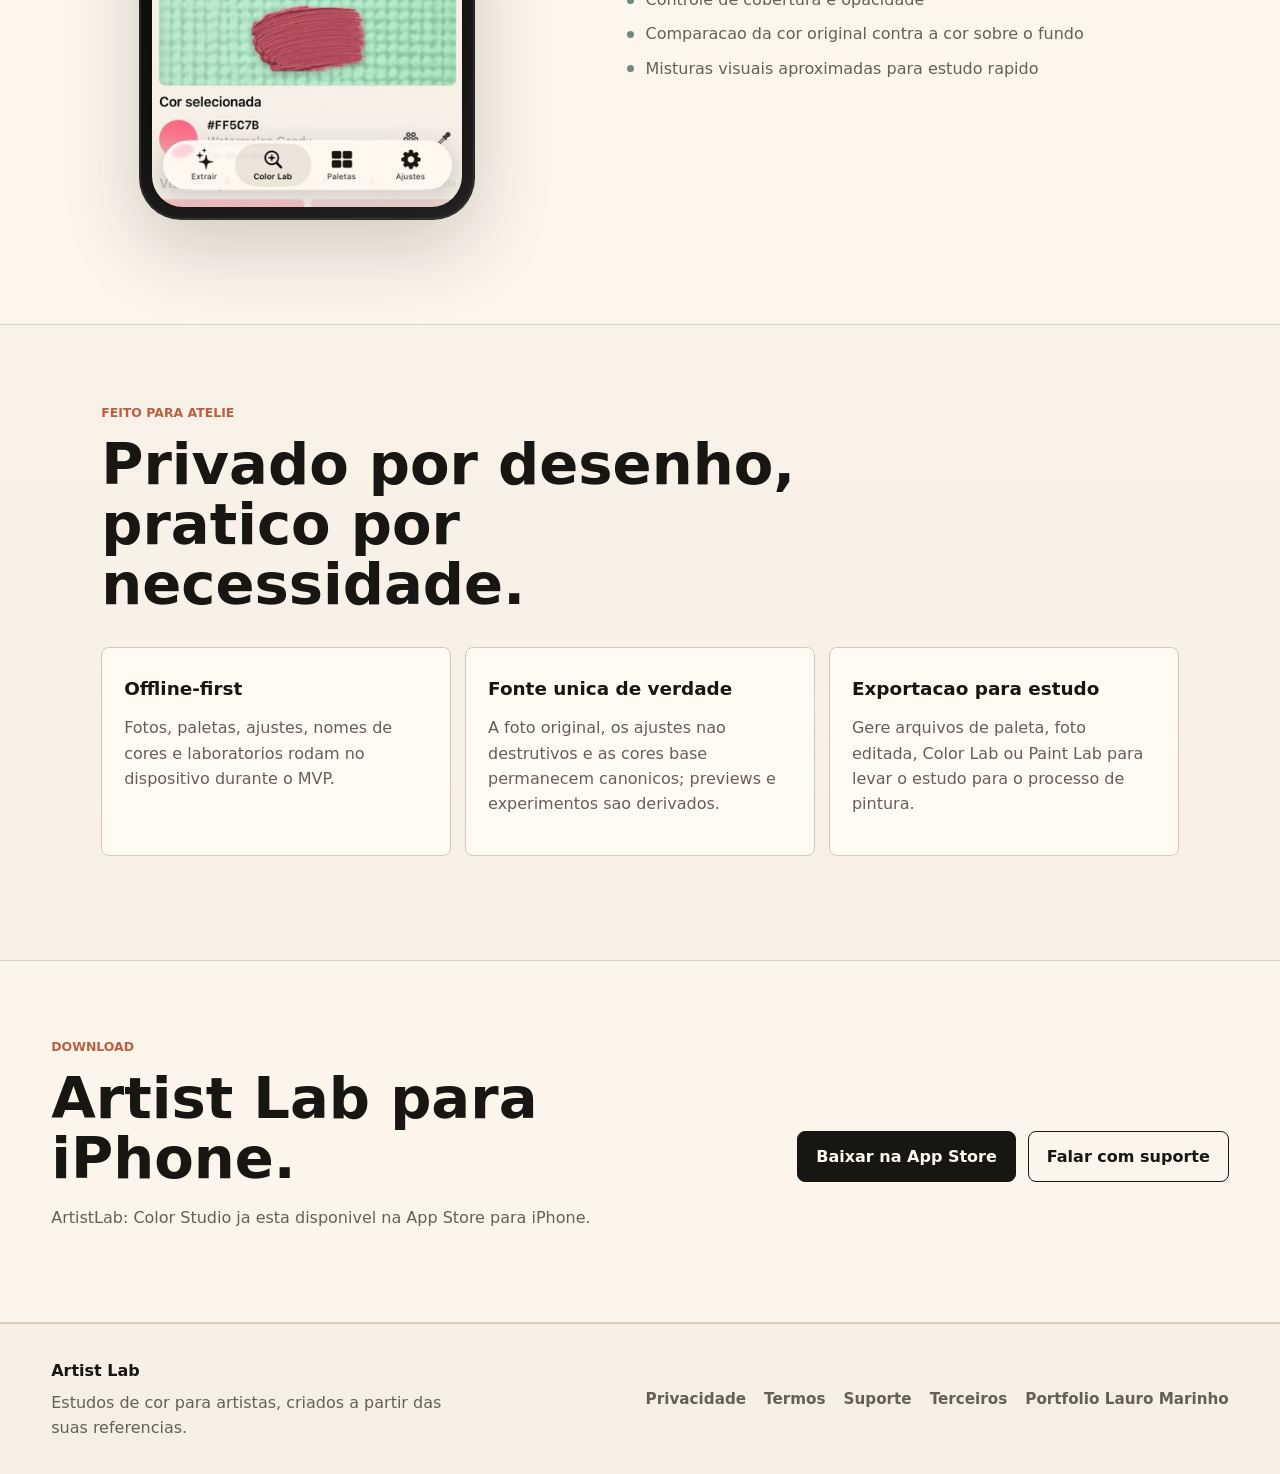
==== commit 3b4d1dea: "Add ArtistLab App Store download links" ====
--- a/index.html
+++ b/index.html
@@ -42,7 +42,7 @@
         <p class="hero-title">Estudos de cor para pintar.</p>
         <p class="lead">Paletas, harmonias e testes de pintura a partir das suas fotos de referencia.</p>
         <div class="hero-actions">
-          <a class="button primary" href="#download">Baixar quando estiver disponivel</a>
+          <a class="button primary" href="https://apps.apple.com/br/app/artistlab-color-studio/id6809815086" target="_blank" rel="noopener">Baixar na App Store</a>
           <a class="button secondary" href="#screenshots">Ver telas do app</a>
         </div>
         <ul class="trust-list" aria-label="Diferenciais principais">
@@ -142,10 +142,10 @@
       <div>
         <p class="eyebrow">Download</p>
         <h2>Artist Lab para iPhone.</h2>
-        <p>O link da App Store entra aqui quando a pagina publica estiver ativa. Ate la, esta area fica pronta para receber o badge oficial e o URL final.</p>
+        <p>ArtistLab: Color Studio ja esta disponivel na App Store para iPhone.</p>
       </div>
       <div class="download-actions">
-        <a class="store-placeholder" href="#download" aria-disabled="true" aria-label="Placeholder do link da App Store">Placeholder: link da App Store</a>
+        <a class="store-placeholder" href="https://apps.apple.com/br/app/artistlab-color-studio/id6809815086" target="_blank" rel="noopener" aria-label="Baixar ArtistLab: Color Studio na App Store">Baixar na App Store</a>
         <a class="button secondary" href="support.html">Falar com suporte</a>
       </div>
     </section>
